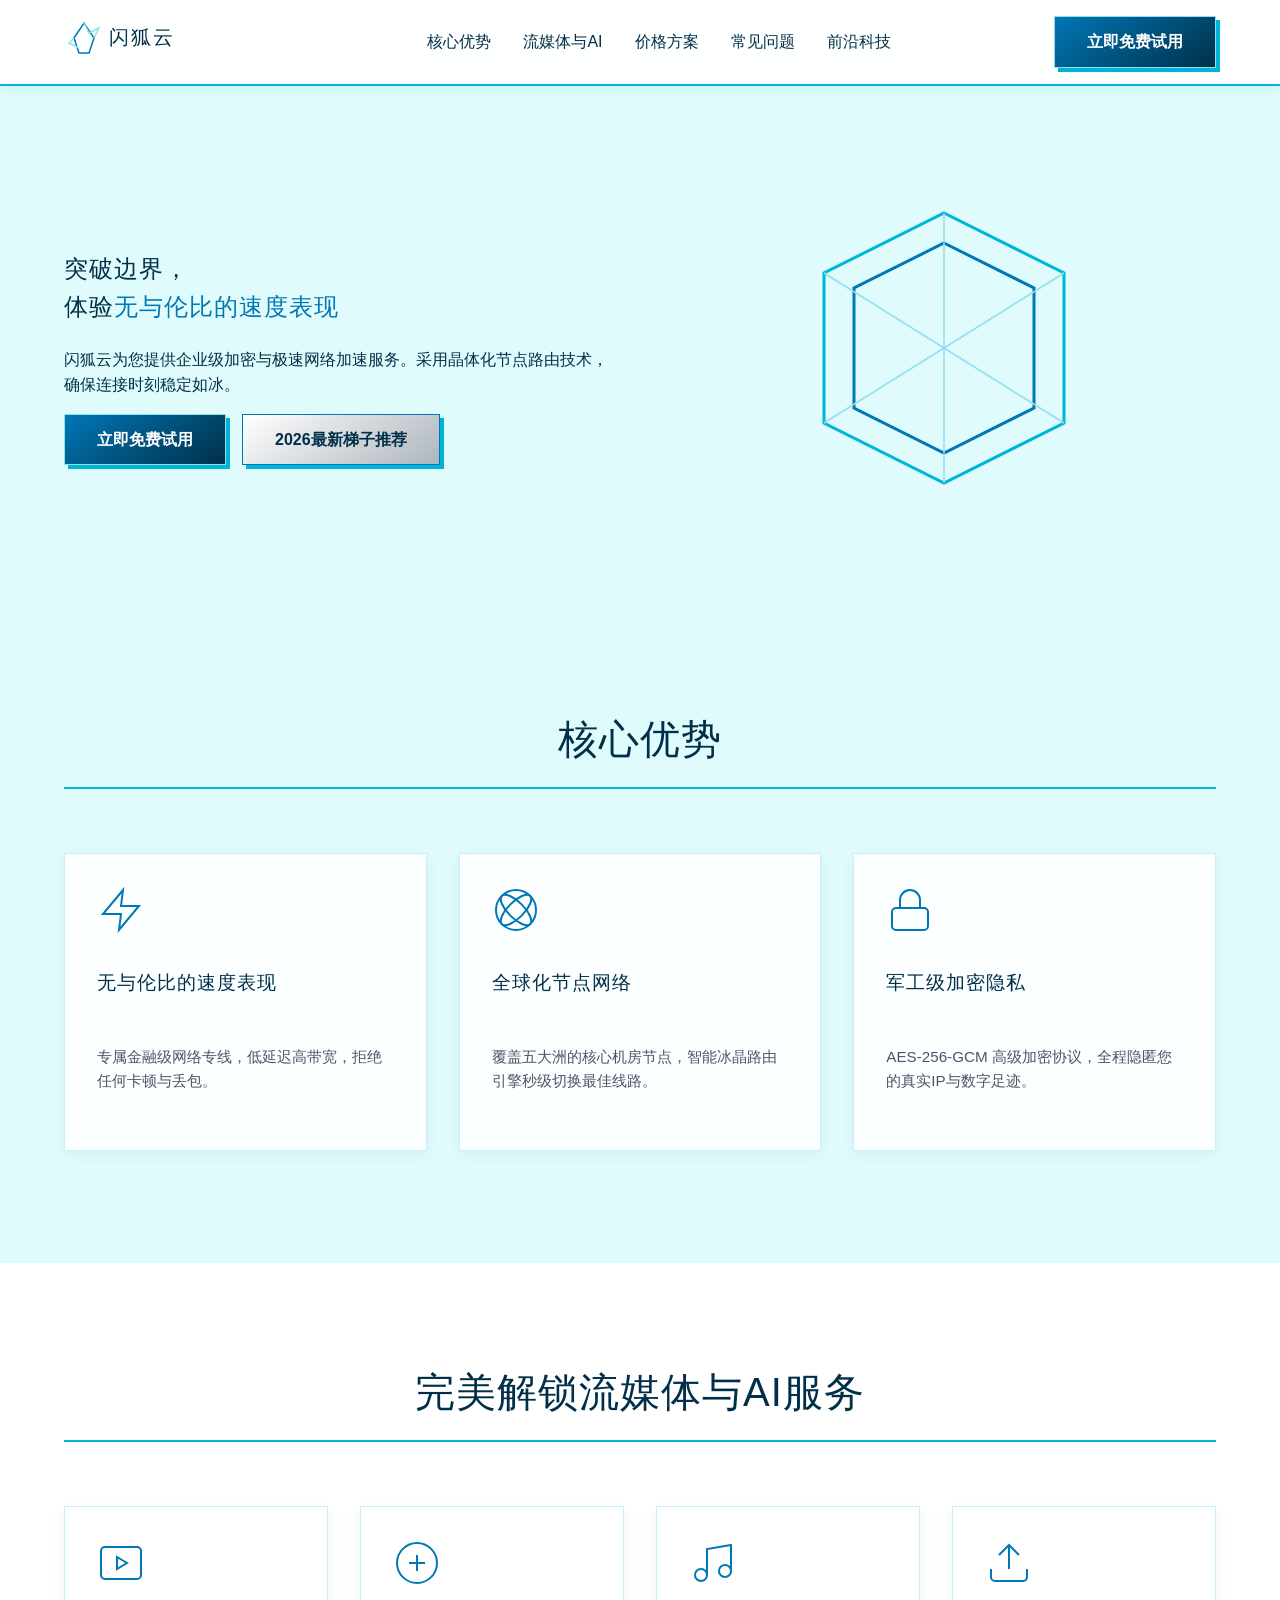
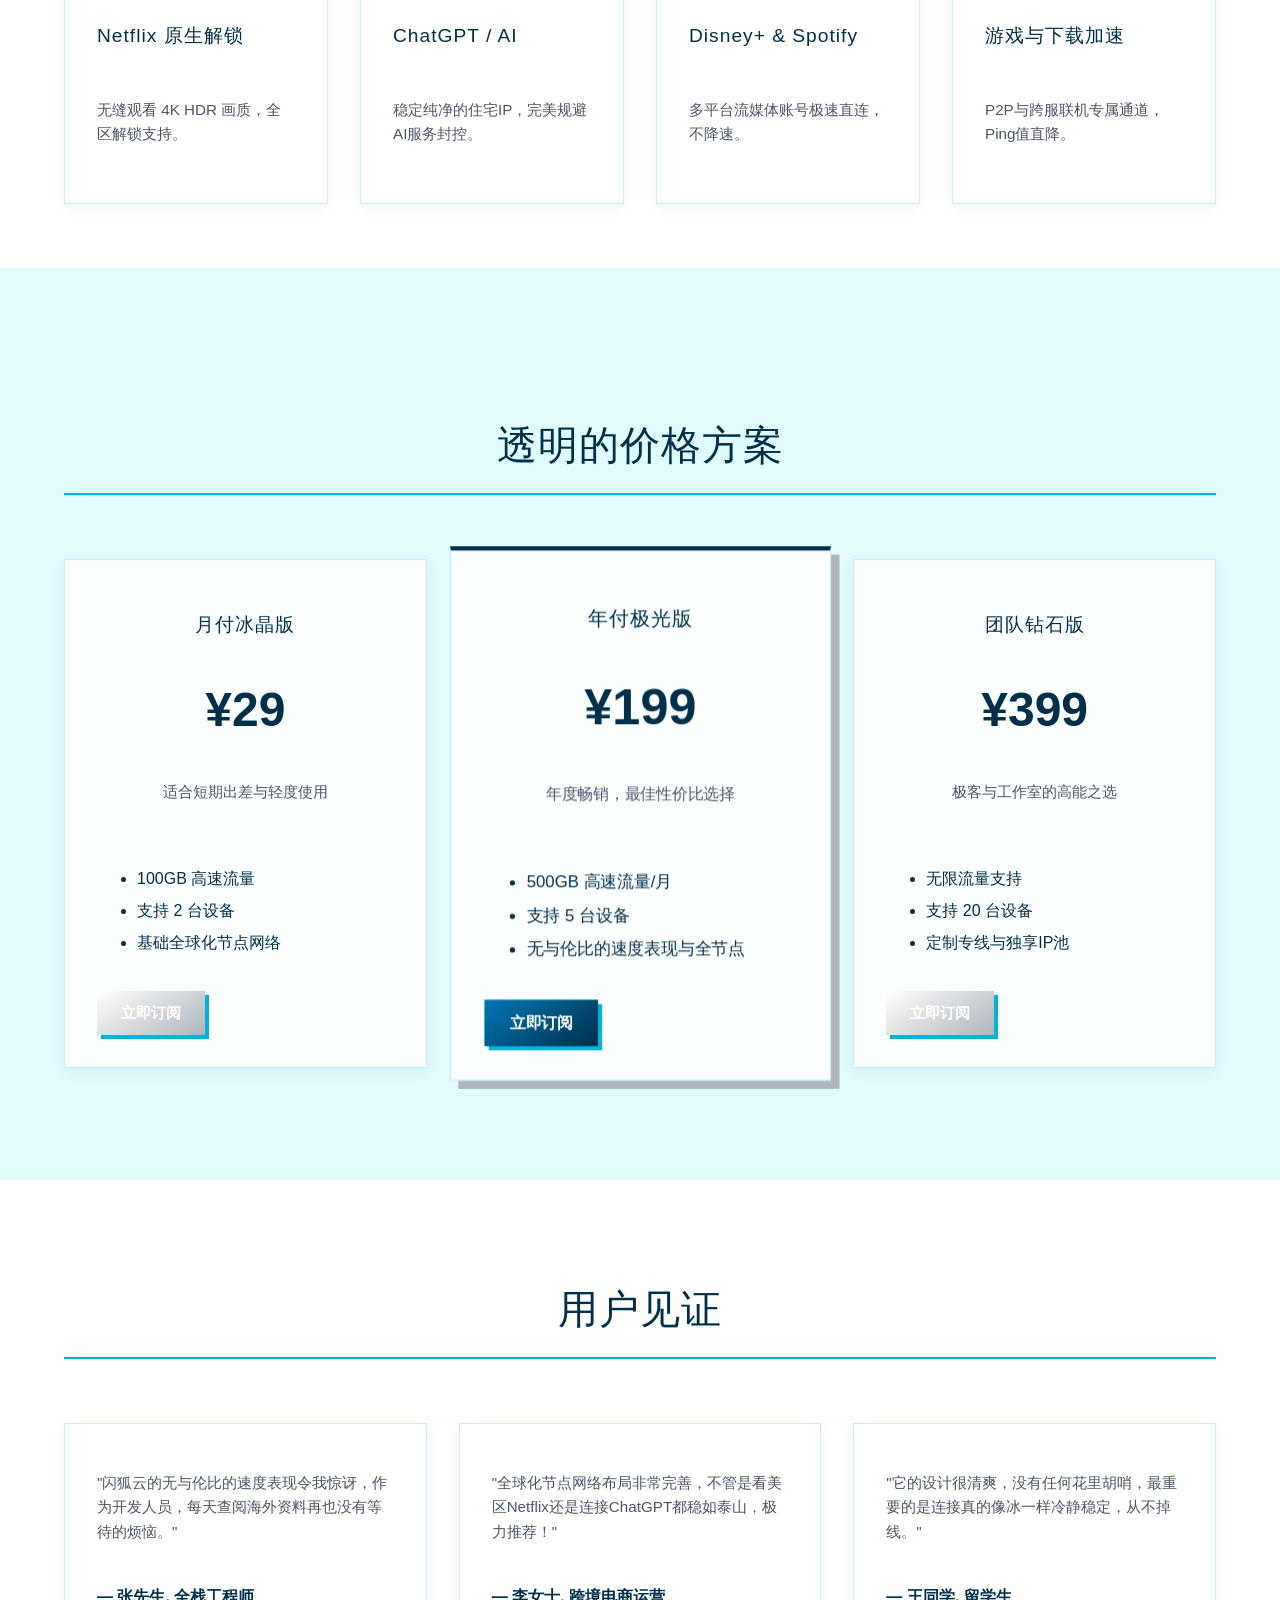
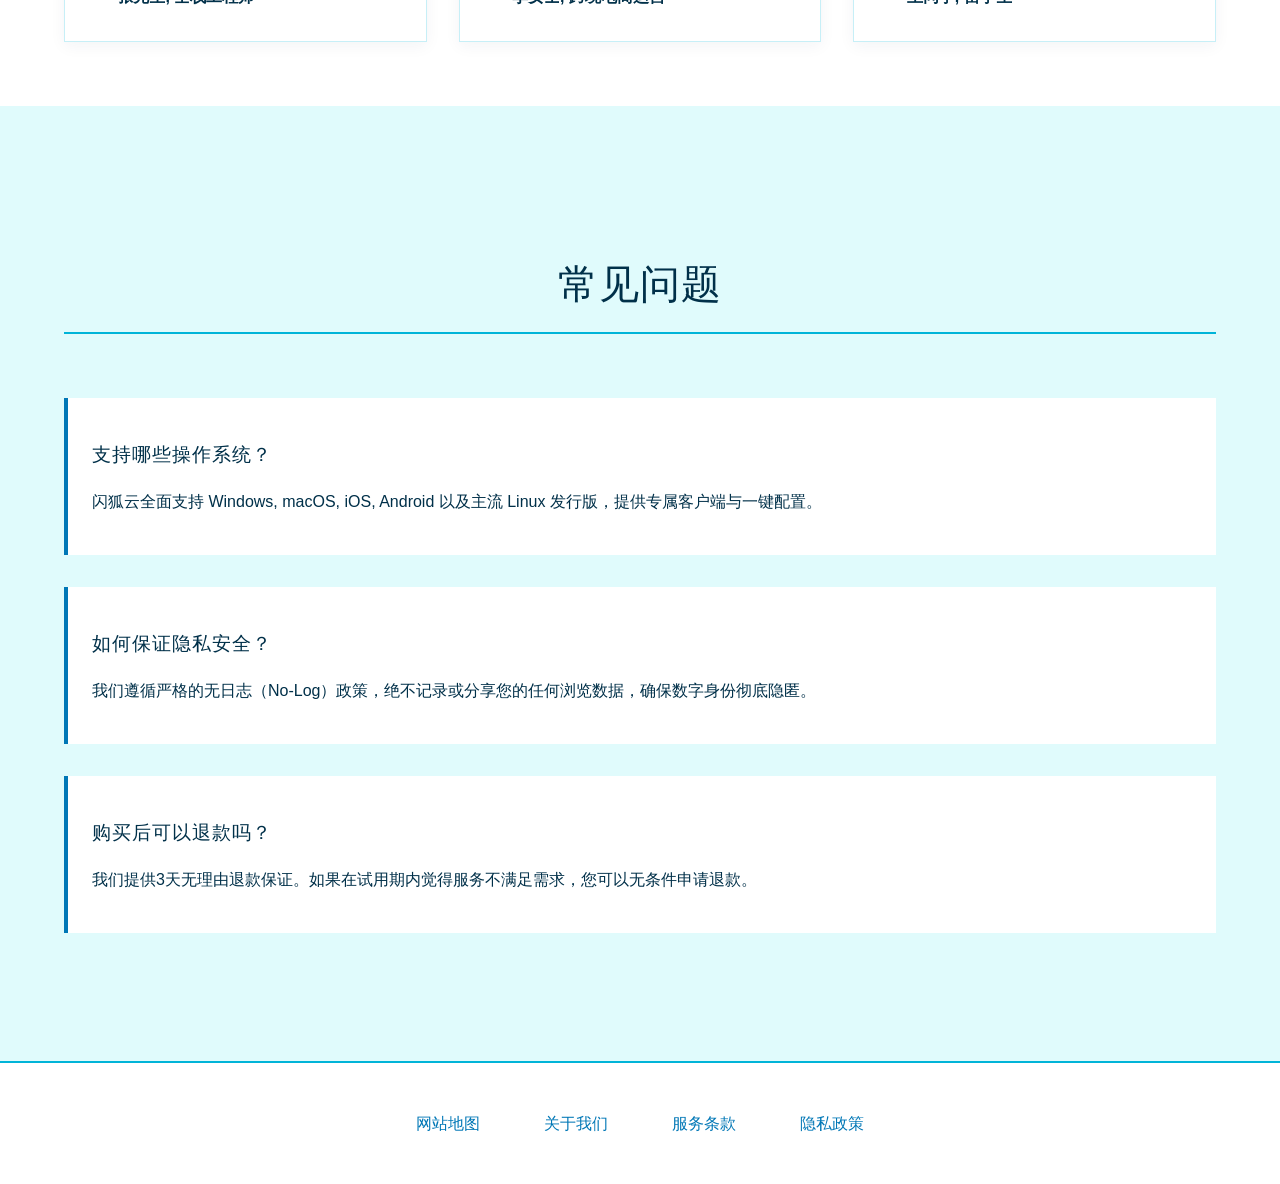
==== index.html @ f92d3f76 "Initial commit for shanhucloud.sbs" ====
<!DOCTYPE html>
<html lang="zh-CN">
<head>
    <meta charset="UTF-8">
    <meta name="viewport" content="width=device-width, initial-scale=1.0">
    <title>闪狐云 - 2026最新混淆协议 | 金融级低延迟翻墙梯子推荐</title>
    <meta name="description" content="闪狐云为您提供企业级加密与极速网络加速服务，采用最新混淆协议，专为金融级低延迟需求打造。2026年翻墙梯子推荐首选，确保连接如冰晶般稳定纯净。">
    <meta name="keywords" content="闪狐云, 最新混淆协议, 金融级低延迟, 翻墙梯子推荐, 冰晶路由技术, 极速梯子, 稳定代理">
    <meta property="og:title" content="闪狐云 - 2026最新混淆协议 | 金融级低延迟翻墙梯子推荐">
    <meta property="og:description" content="闪狐云为您提供企业级加密与极速网络加速服务，采用最新混淆协议，专为金融级低延迟需求打造。">
    <meta property="og:type" content="website">
    <meta property="og:url" content="https://shanhucloud.sbs/">
    <meta property="og:image" content="https://shanhucloud.sbs/images/og-image.jpg">
    <script type="application/ld+json">
    {
      "@context": "https://schema.org",
      "@type": "Product",
      "name": "闪狐云代理服务",
      "description": "专为企业和高端用户打造的金融级低延迟代理加速服务，采用最新混淆协议。",
      "brand": {
        "@type": "Brand",
        "name": "闪狐云"
      },
      "offers": {
        "@type": "AggregateOffer",
        "lowPrice": "29",
        "highPrice": "399",
        "priceCurrency": "CNY"
      }
    }
    </script>
    <link rel="stylesheet" href="style.css">
</head>
<body>

<div class="wrapper">
    <!-- Sticky Header -->
    <header>
        <div class="logo">
            <!-- Ice Crystal Fox Fractal SVG -->
            <svg role="img" aria-label="Graphic" width="120" height="40" viewBox="0 0 120 40" xmlns="http://www.w3.org/2000/svg">
                <path d="M10,20 L20,5 L30,20 L25,35 L15,35 Z" fill="none" stroke="#0077b6" stroke-width="1.5" />
                <path d="M20,5 L25,15 L35,10 L30,20" fill="none" stroke="#90e0ef" stroke-width="1.5" />
                <path d="M10,20 L5,25 L15,30" fill="none" stroke="#90e0ef" stroke-width="1.5" />
                <text x="45" y="26" font-family="'PingFang SC', sans-serif" font-size="20" font-weight="300" fill="#003049" letter-spacing="2">闪狐云</text>
            </svg>
        </div>
        <nav>
            <ul>
                <li><a href="#features">核心优势</a></li>
                <li><a href="#streaming">流媒体与AI</a></li>
                <li><a href="#pricing">价格方案</a></li>
                <li><a href="#faq">常见问题</a></li>
                <li><a href="blog.html">前沿科技</a></li>
            </ul>
        </nav>
        <div class="header-cta">
            <a href="https://ww012.twilightaff.com/#/?code=A56DH1Af" rel="nofollow" target="_blank" class="btn btn-primary">立即免费试用</a>
        </div>
    </header>

    <!-- Hero Section -->
    <section class="split-screen hero">
        <div class="hero-content">
            <h1>突破边界，<br>体验<span style="color: var(--blue-primary)">无与伦比的速度表现</span></h1>
            <p>闪狐云为您提供企业级加密与极速网络加速服务。采用晶体化节点路由技术，确保连接时刻稳定如冰。</p>
            <div class="hero-actions" style="display: grid; grid-template-columns: auto auto; gap: 1rem; justify-content: start;">
                <a href="https://ww012.twilightaff.com/#/?code=A56DH1Af" rel="nofollow" target="_blank" class="btn btn-primary">立即免费试用</a>
                <a href="https://tizilab.net/" target="_blank" class="btn">2026最新梯子推荐</a>
            </div>
        </div>
        <div class="hero-visual" style="display: grid; place-items: center;">
            <svg role="img" aria-label="Graphic" width="300" height="300" viewBox="0 0 100 100">
                <polygon points="50,5 90,25 90,75 50,95 10,75 10,25" fill="none" stroke="#00b4d8" stroke-width="1"/>
                <polygon points="50,15 80,30 80,70 50,85 20,70 20,30" fill="none" stroke="#0077b6" stroke-width="1"/>
                <line x1="50" y1="5" x2="50" y2="95" stroke="#90e0ef" stroke-width="0.5"/>
                <line x1="10" y1="25" x2="90" y2="75" stroke="#90e0ef" stroke-width="0.5"/>
                <line x1="10" y1="75" x2="90" y2="25" stroke="#90e0ef" stroke-width="0.5"/>
            </svg>
        </div>
    </section>

    <!-- Core Features -->
    <section id="features">
        <h2 class="section-title">核心优势</h2>
        <div class="grid-3">
            <div class="card">
                <svg role="img" aria-label="Graphic" class="card-icon" viewBox="0 0 24 24"><path d="M13 2L3 14h9l-1 8 10-12h-9l1-8z"/></svg>
                <h3>无与伦比的速度表现</h3>
                <p>专属金融级网络专线，低延迟高带宽，拒绝任何卡顿与丢包。</p>
            </div>
            <div class="card">
                <svg role="img" aria-label="Graphic" class="card-icon" viewBox="0 0 24 24"><circle cx="12" cy="12" r="10"/><ellipse cx="12" cy="12" rx="10" ry="4" transform="rotate(45 12 12)"/><ellipse cx="12" cy="12" rx="10" ry="4" transform="rotate(-45 12 12)"/></svg>
                <h3>全球化节点网络</h3>
                <p>覆盖五大洲的核心机房节点，智能冰晶路由引擎秒级切换最佳线路。</p>
            </div>
            <div class="card">
                <svg role="img" aria-label="Graphic" class="card-icon" viewBox="0 0 24 24"><rect x="3" y="11" width="18" height="11" rx="2" ry="2"/><path d="M7 11V7a5 5 0 0110 0v4"/></svg>
                <h3>军工级加密隐私</h3>
                <p>AES-256-GCM 高级加密协议，全程隐匿您的真实IP与数字足迹。</p>
            </div>
        </div>
    </section>

    <!-- Streaming & AI -->
    <section id="streaming" style="background: var(--white-pure);">
        <h2 class="section-title">完美解锁流媒体与AI服务</h2>
        <div class="grid-4">
            <div class="card">
                <svg role="img" aria-label="Graphic" class="card-icon" viewBox="0 0 24 24"><rect x="2" y="4" width="20" height="16" rx="2"/><polygon points="10,9 15,12 10,15"/></svg>
                <h3>Netflix 原生解锁</h3>
                <p>无缝观看 4K HDR 画质，全区解锁支持。</p>
            </div>
            <div class="card">
                <svg role="img" aria-label="Graphic" class="card-icon" viewBox="0 0 24 24"><circle cx="12" cy="12" r="10"/><path d="M8 12h8 M12 8v8"/></svg>
                <h3>ChatGPT / AI</h3>
                <p>稳定纯净的住宅IP，完美规避AI服务封控。</p>
            </div>
            <div class="card">
                <svg role="img" aria-label="Graphic" class="card-icon" viewBox="0 0 24 24"><path d="M9 18V5l12-2v13"/><circle cx="6" cy="18" r="3"/><circle cx="18" cy="16" r="3"/></svg>
                <h3>Disney+ & Spotify</h3>
                <p>多平台流媒体账号极速直连，不降速。</p>
            </div>
            <div class="card">
                <svg role="img" aria-label="Graphic" class="card-icon" viewBox="0 0 24 24"><path d="M21 15v4a2 2 0 0 1-2 2H5a2 2 0 0 1-2-2v-4"/><polyline points="17 8 12 3 7 8"/><line x1="12" y1="3" x2="12" y2="15"/></svg>
                <h3>游戏与下载加速</h3>
                <p>P2P与跨服联机专属通道，Ping值直降。</p>
            </div>
        </div>
    </section>

    <!-- Pricing (3 Columns) -->
    <section id="pricing">
        <h2 class="section-title">透明的价格方案</h2>
        <div class="grid-3">
            <div class="card pricing-card">
                <h3>月付冰晶版</h3>
                <div class="price">¥29</div>
                <p>适合短期出差与轻度使用</p>
                <ul style="text-align:left; line-height: 2;">
                    <li>100GB 高速流量</li>
                    <li>支持 2 台设备</li>
                    <li>基础全球化节点网络</li>
                </ul>
                <a href="https://ww012.twilightaff.com/#/?code=A56DH1Af" rel="nofollow" target="_blank" class="btn">立即订阅</a>
            </div>
            <div class="card pricing-card featured">
                <h3>年付极光版</h3>
                <div class="price">¥199</div>
                <p>年度畅销，最佳性价比选择</p>
                <ul style="text-align:left; line-height: 2;">
                    <li>500GB 高速流量/月</li>
                    <li>支持 5 台设备</li>
                    <li>无与伦比的速度表现与全节点</li>
                </ul>
                <a href="https://ww012.twilightaff.com/#/?code=A56DH1Af" rel="nofollow" target="_blank" class="btn btn-primary">立即订阅</a>
            </div>
            <div class="card pricing-card">
                <h3>团队钻石版</h3>
                <div class="price">¥399</div>
                <p>极客与工作室的高能之选</p>
                <ul style="text-align:left; line-height: 2;">
                    <li>无限流量支持</li>
                    <li>支持 20 台设备</li>
                    <li>定制专线与独享IP池</li>
                </ul>
                <a href="https://ww012.twilightaff.com/#/?code=A56DH1Af" rel="nofollow" target="_blank" class="btn">立即订阅</a>
            </div>
        </div>
    </section>

    <!-- Testimonials -->
    <section id="testimonials" style="background: var(--white-pure);">
        <h2 class="section-title">用户见证</h2>
        <div class="grid-3">
            <div class="card">
                <p>"闪狐云的无与伦比的速度表现令我惊讶，作为开发人员，每天查阅海外资料再也没有等待的烦恼。"</p>
                <strong>— 张先生, 全栈工程师</strong>
            </div>
            <div class="card">
                <p>"全球化节点网络布局非常完善，不管是看美区Netflix还是连接ChatGPT都稳如泰山，极力推荐！"</p>
                <strong>— 李女士, 跨境电商运营</strong>
            </div>
            <div class="card">
                <p>"它的设计很清爽，没有任何花里胡哨，最重要的是连接真的像冰一样冷静稳定，从不掉线。"</p>
                <strong>— 王同学, 留学生</strong>
            </div>
        </div>
    </section>

    <!-- FAQ -->
    <section id="faq">
        <h2 class="section-title">常见问题</h2>
        <div class="faq-container" style="display: grid; gap: 1rem;">
            <div class="faq-item">
                <h3>支持哪些操作系统？</h3>
                <p>闪狐云全面支持 Windows, macOS, iOS, Android 以及主流 Linux 发行版，提供专属客户端与一键配置。</p>
            </div>
            <div class="faq-item">
                <h3>如何保证隐私安全？</h3>
                <p>我们遵循严格的无日志（No-Log）政策，绝不记录或分享您的任何浏览数据，确保数字身份彻底隐匿。</p>
            </div>
            <div class="faq-item">
                <h3>购买后可以退款吗？</h3>
                <p>我们提供3天无理由退款保证。如果在试用期内觉得服务不满足需求，您可以无条件申请退款。</p>
            </div>
        </div>
    </section>

    <!-- Footer -->
    <footer>
        <a href="sitemap.html">网站地图</a>
        <a href="about.html">关于我们</a>
        <a href="terms.html">服务条款</a>
        <a href="privacy.html">隐私政策</a>
    </footer>
</div>

</body>
</html>
---- style.css ----
:root {
  --blue-dark: #003049;
  --blue-primary: #0077b6;
  --blue-light: #90e0ef;
  --white-pure: #ffffff;
  --ice-bg: #e0fbfc;
  --silver-metal: #adb5bd;
  --border-hard: #00b4d8;
}

body {
  font-family: 'PingFang SC', 'Microsoft YaHei', sans-serif;
  margin: 0;
  padding: 0;
  background-color: var(--ice-bg);
  color: var(--blue-dark);
  line-height: 1.6;
}

/* Typography */
h1, h2, h3 {
  font-weight: 300;
  letter-spacing: 1px;
}

/* Buttons */
.btn {
  display: inline-flex;
  align-items: center;
  justify-content: center;
  background: linear-gradient(145deg, var(--white-pure), var(--silver-metal));
  color: var(--blue-dark);
  border: 1px solid var(--blue-primary);
  padding: 0.75rem 2rem;
  text-decoration: none;
  font-weight: 600;
  border-radius: 0; /* Sharp edges */
  box-shadow: 4px 4px 0 var(--border-hard);
  transition: all 0.2s ease-in-out;
}

.btn:hover {
  transform: translate(2px, 2px);
  box-shadow: 2px 2px 0 var(--border-hard);
}

.btn-primary {
  background: linear-gradient(145deg, var(--blue-primary), var(--blue-dark));
  color: var(--white-pure);
  border: 1px solid var(--blue-light);
}

/* Layout */
.wrapper {
  display: grid;
  grid-template-columns: 1fr;
  gap: 3rem;
}

/* Header */
header {
  position: sticky;
  top: 0;
  background: rgba(255, 255, 255, 0.95);
  backdrop-filter: blur(5px);
  border-bottom: 2px solid var(--border-hard);
  z-index: 1000;
  display: grid;
  grid-template-columns: 200px 1fr auto;
  align-items: center;
  padding: 1rem 4rem;
  box-shadow: 0 4px 10px rgba(0,180,216,0.1);
}

nav ul {
  display: grid;
  grid-auto-flow: column;
  gap: 2rem;
  list-style: none;
  margin: 0;
  padding: 0;
  justify-content: center;
}

nav a {
  text-decoration: none;
  color: var(--blue-dark);
  font-weight: 500;
  position: relative;
}

nav a:hover::after {
  content: '';
  position: absolute;
  bottom: -4px;
  left: 0;
  width: 100%;
  height: 2px;
  background: var(--blue-primary);
}

/* Sections */
section {
  padding: 4rem;
  display: grid;
  grid-template-columns: 1fr;
  gap: 2rem;
  max-width: 1400px;
  margin: 0 auto;
  width: 100%;
  box-sizing: border-box;
}

.split-screen {
  display: grid;
  grid-template-columns: 1fr 1fr;
  gap: 4rem;
  align-items: center;
}

.section-title {
  grid-column: 1 / -1;
  text-align: center;
  font-size: 2.5rem;
  border-bottom: 2px solid var(--border-hard);
  padding-bottom: 1rem;
  margin-bottom: 2rem;
}

/* Grids */
.grid-3 { display: grid; grid-template-columns: repeat(3, 1fr); gap: 2rem; }
.grid-4 { display: grid; grid-template-columns: repeat(4, 1fr); gap: 2rem; }

/* Cards */
.card {
  background: var(--white-pure);
  border: 1px solid var(--border-hard);
  padding: 2rem;
  box-shadow: 6px 6px 0 var(--blue-light);
  display: grid;
  grid-template-rows: auto auto 1fr;
  gap: 1rem;
}

.card-icon {
  width: 48px;
  height: 48px;
  stroke: var(--blue-primary);
  stroke-width: 1;
  fill: none;
}

/* Pricing Special */
.pricing-card {
  text-align: center;
  border-top: 4px solid var(--border-hard);
}
.pricing-card.featured {
  border-top: 4px solid var(--blue-dark);
  transform: scale(1.05);
  box-shadow: 8px 8px 0 var(--silver-metal);
}
.price { font-size: 3rem; font-weight: bold; color: var(--blue-dark); }

/* FAQ */
.faq-item {
  background: var(--white-pure);
  border-left: 4px solid var(--blue-primary);
  padding: 1.5rem;
  margin-bottom: 1rem;
}

/* Footer */
footer {
  background: var(--white-pure);
  border-top: 2px solid var(--border-hard);
  padding: 3rem;
  display: grid;
  grid-template-columns: repeat(4, auto);
  justify-content: center;
  gap: 4rem;
}

footer a {
  color: var(--blue-primary);
  text-decoration: none;
}
footer a:hover { text-decoration: underline; }

.seo-article a, .seo-article a:visited { color: #00b4d8; }


/* Blog Card Grid Styles (Ice & Crystal Theme, Sharp Edges) */
.card-grid {
    display: grid;
    grid-template-columns: repeat(auto-fit, minmax(320px, 1fr));
    gap: 2rem;
}
.card {
    background: rgba(255, 255, 255, 0.9);
    backdrop-filter: blur(10px);
    border: 1px solid rgba(144, 224, 239, 0.5);
    border-radius: 0;
    padding: 2rem;
    box-shadow: 0 4px 15px rgba(0, 48, 73, 0.05);
    transition: all 0.3s ease;
    display: flex;
    flex-direction: column;
}
.card:hover {
    transform: translateY(-4px);
    box-shadow: 0 12px 25px rgba(0, 119, 182, 0.15);
    border-color: #00b4d8;
}
.card h3 {
    color: #003049;
    margin-bottom: 1rem;
    font-size: 1.2rem;
    line-height: 1.5;
    font-weight: 500;
}
.card p {
    color: #4a5568;
    margin-bottom: 1.5rem;
    font-size: 0.95rem;
    line-height: 1.6;
    flex-grow: 1;
}
.card .btn {
    align-self: flex-start;
    padding: 0.6rem 1.5rem;
    font-size: 0.95rem;
    text-decoration: none;
    border-radius: 0;
    background-color: #0077b6;
    color: #fff;
    transition: background-color 0.3s;
    border: none;
    cursor: pointer;
}
.card .btn:hover {
    background-color: #00b4d8;
}

/* SEO Article and Container Styles */
.article-container {
    max-width: 800px;
    margin: 4rem auto;
    padding: 0 2rem;
    min-height: 70vh;
}

.seo-article {
    background: rgba(255, 255, 255, 0.95);
    backdrop-filter: blur(10px);
    border: 1px solid var(--blue-light);
    padding: 3rem 4rem;
    box-shadow: 8px 8px 0 var(--ice-bg), 0 4px 15px rgba(0, 48, 73, 0.05);
    border-radius: 0; /* Sharp aesthetic */
}

.seo-article h1 {
    color: var(--blue-primary);
    font-size: 2.2rem;
    margin-bottom: 2rem;
    text-align: center;
    border-bottom: 2px solid var(--border-hard);
    padding-bottom: 1rem;
    font-weight: 300;
}

.seo-article h2 {
    color: var(--blue-dark);
    font-size: 1.6rem;
    margin-top: 2.5rem;
    margin-bottom: 1rem;
    font-weight: 400;
}

.seo-article h3 {
    color: var(--blue-primary);
    font-size: 1.3rem;
    margin-top: 2rem;
    margin-bottom: 0.8rem;
    font-weight: 400;
}

.seo-article p {
    color: #4a5568;
    font-size: 1.05rem;
    line-height: 1.8;
    margin-bottom: 1.5rem;
    letter-spacing: 0.5px;
}

.seo-article p:first-of-type {
    font-size: 1.15rem;
    color: var(--blue-dark);
}

.seo-article a {
    color: var(--border-hard);
    text-decoration: none;
    border-bottom: 1px solid transparent;
    transition: all 0.3s ease;
}

.seo-article a:hover {
    color: var(--blue-primary);
    border-bottom-color: var(--blue-primary);
}

/* Global Link Override to prevent default browser blue/purple */
a { color: #00b4d8; text-decoration: none; }
a:visited { color: inherit; }
a:hover { filter: brightness(1.2); }


/* Universal Mobile Nav Fix */
@media (max-width: 991px) {
    header, .top-header, .sticky-nav {
        flex-direction: column !important;
        height: auto !important;
        padding: 15px 10px !important;
    }
    .main-nav, nav, .nav-links, .nav-links ul, nav ul {
        display: flex !important;
        flex-wrap: wrap !important;
        justify-content: center !important;
        gap: 12px !important;
        width: 100% !important;
        margin: 10px 0 !important;
        padding: 0 !important;
    }
    .main-nav a, nav a, .nav-links a {
        font-size: 0.95rem !important;
        padding: 5px !important;
        margin: 0 !important;
    }
    .cta-btn, .nav-cta, .btn, .primary-btn, .primary-cta {
        margin-top: 5px !important;
        width: auto !important;
    }
}
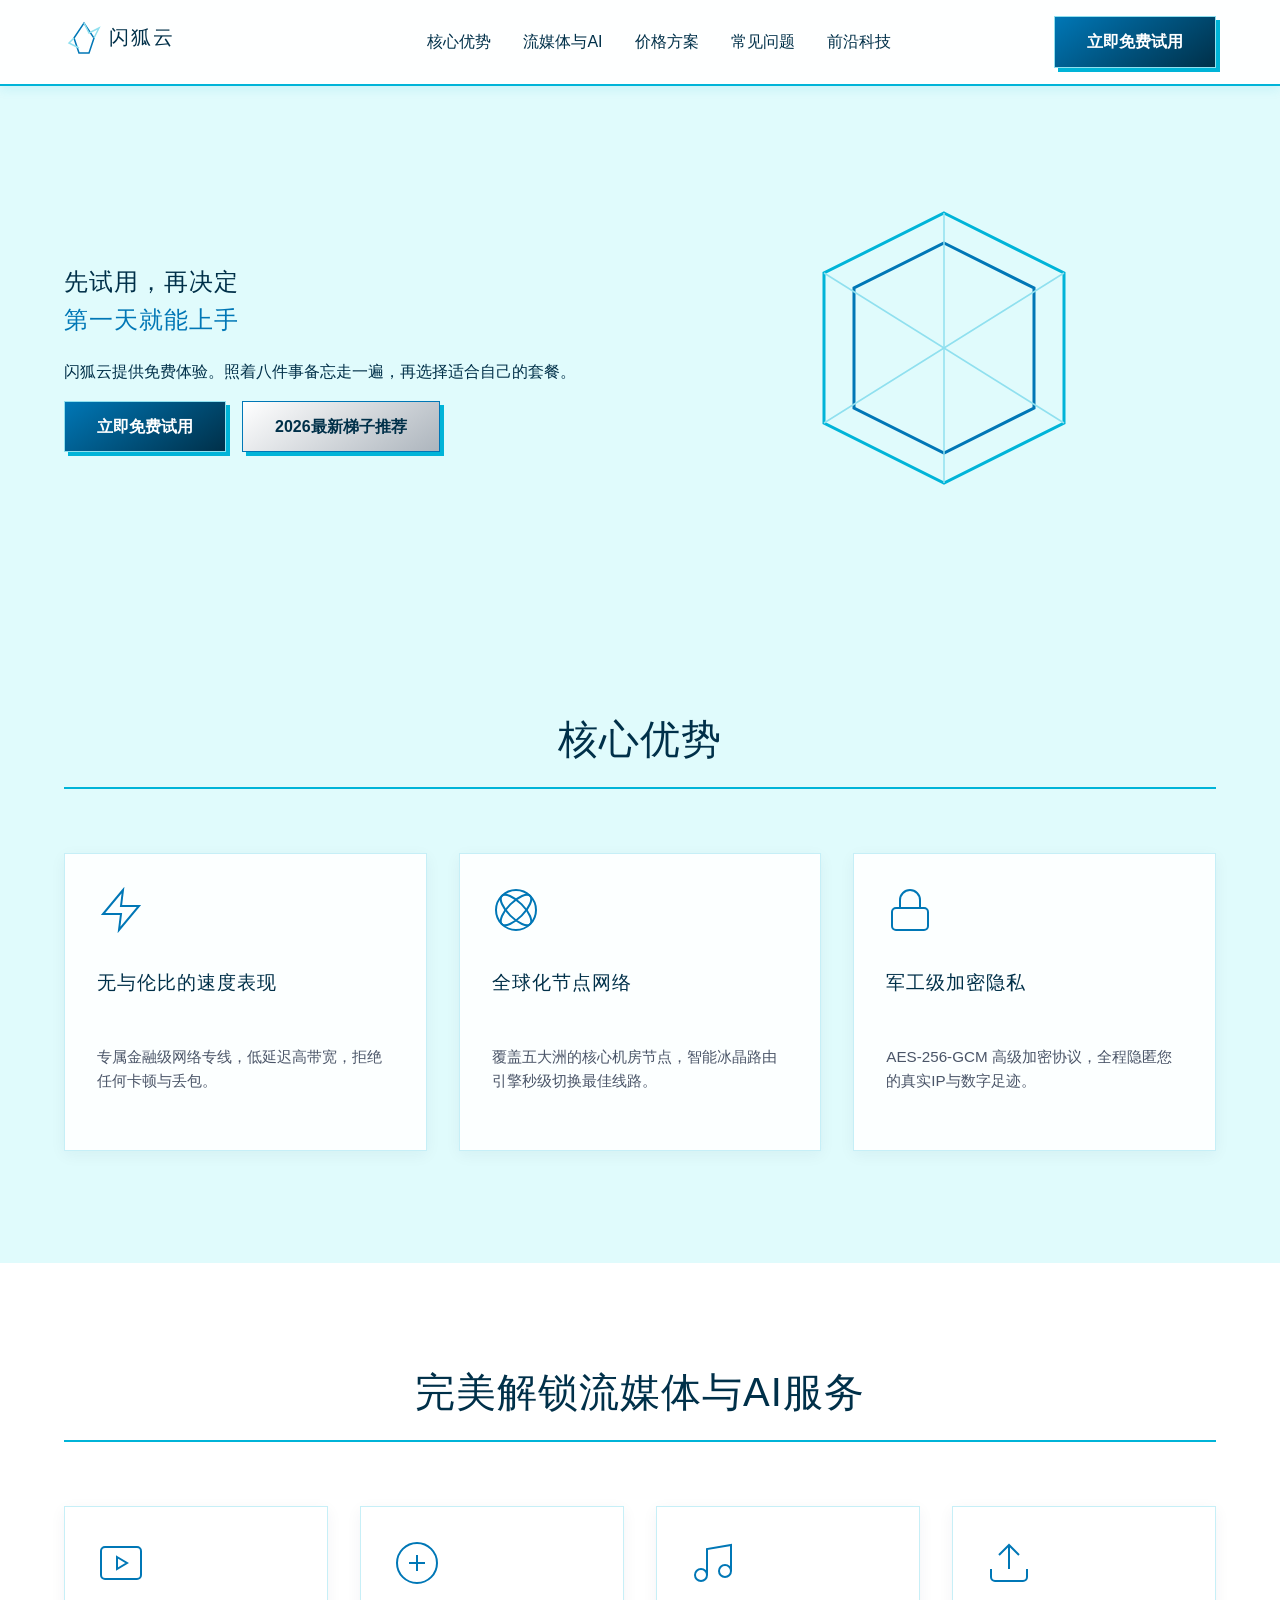
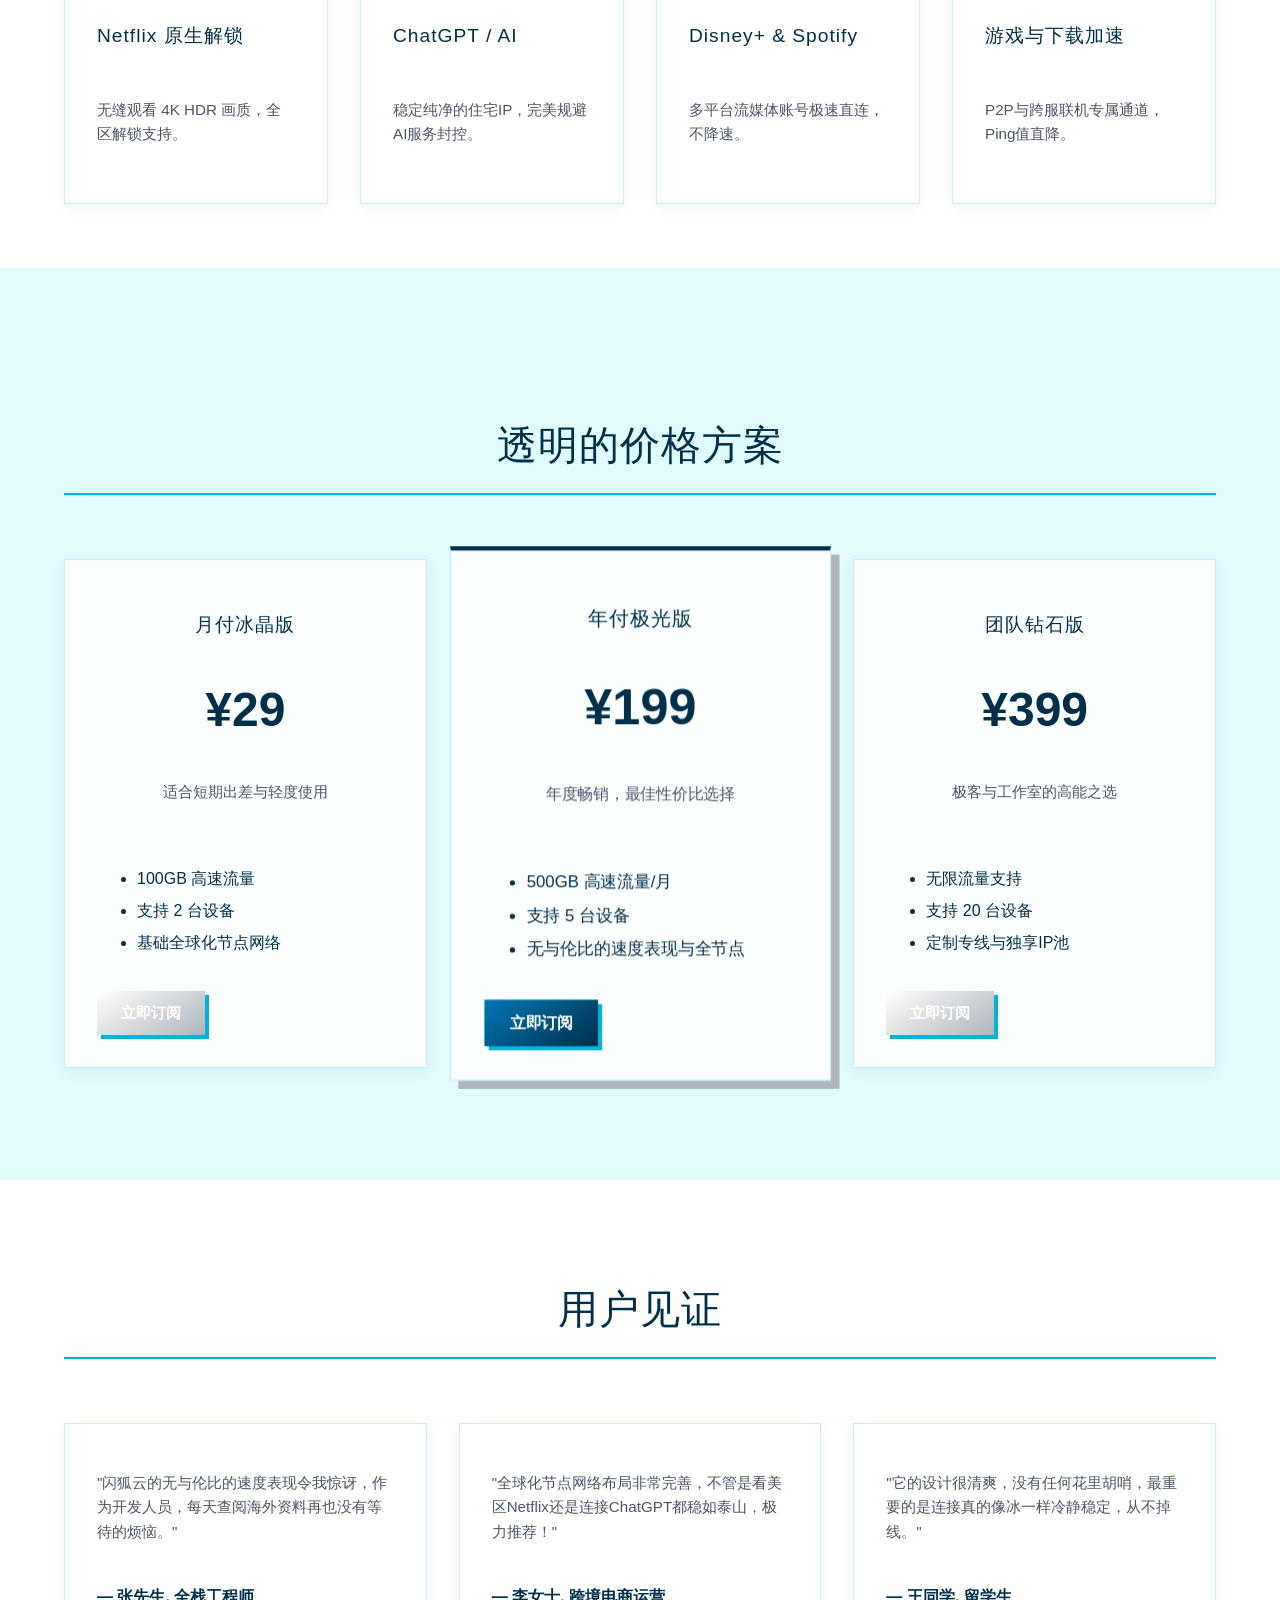
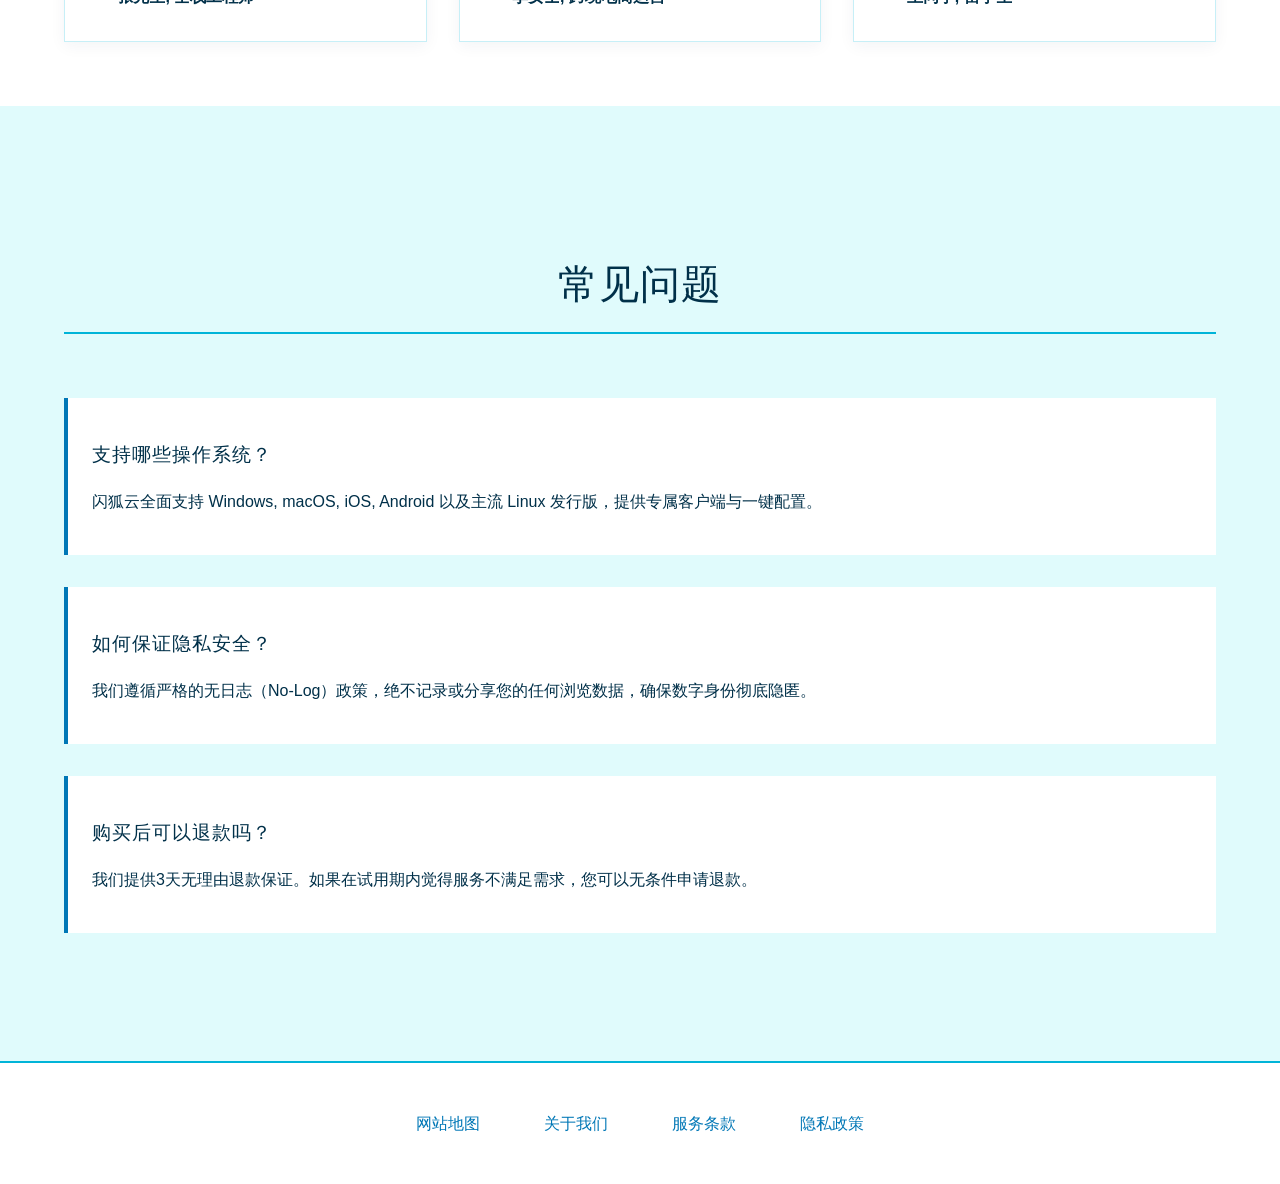
==== commit bd43c594: "Update blog hyperlinks to dajichang.mom" ====
--- a/index.html
+++ b/index.html
@@ -3,11 +3,11 @@
 <head>
     <meta charset="UTF-8">
     <meta name="viewport" content="width=device-width, initial-scale=1.0">
-    <title>闪狐云 - 2026最新混淆协议 | 金融级低延迟翻墙梯子推荐</title>
-    <meta name="description" content="闪狐云为您提供企业级加密与极速网络加速服务，采用最新混淆协议，专为金融级低延迟需求打造。2026年翻墙梯子推荐首选，确保连接如冰晶般稳定纯净。">
-    <meta name="keywords" content="闪狐云, 最新混淆协议, 金融级低延迟, 翻墙梯子推荐, 冰晶路由技术, 极速梯子, 稳定代理">
-    <meta property="og:title" content="闪狐云 - 2026最新混淆协议 | 金融级低延迟翻墙梯子推荐">
-    <meta property="og:description" content="闪狐云为您提供企业级加密与极速网络加速服务，采用最新混淆协议，专为金融级低延迟需求打造。">
+    <title>闪狐云 - 免费体验、第一天备忘与设备网络指南</title>
+    <meta name="description" content="闪狐云提供多节点与免费体验。站内有新用户第一天备忘、Ubuntu 客户端、密码泄露自查、虚拟机网络与 UPS 保护等实用指南。">
+    <meta name="keywords" content="闪狐云, 机场推荐, 免费体验, Ubuntu客户端, 密码泄露自查, 虚拟机网络, UPS">
+    <meta property="og:title" content="闪狐云 - 免费体验、第一天备忘与设备网络指南">
+    <meta property="og:description" content="闪狐云提供多节点与免费体验。站内有新用户第一天备忘、Ubuntu 客户端、密码泄露自查、虚拟机网络与 UPS 保护等实用指南。">
     <meta property="og:type" content="website">
     <meta property="og:url" content="https://shanhucloud.sbs/">
     <meta property="og:image" content="https://shanhucloud.sbs/images/og-image.jpg">
@@ -62,11 +62,11 @@
     <!-- Hero Section -->
     <section class="split-screen hero">
         <div class="hero-content">
-            <h1>突破边界，<br>体验<span style="color: var(--blue-primary)">无与伦比的速度表现</span></h1>
-            <p>闪狐云为您提供企业级加密与极速网络加速服务。采用晶体化节点路由技术，确保连接时刻稳定如冰。</p>
+            <h1>先试用，再决定<br><span style="color: var(--blue-primary)">第一天就能上手</span></h1>
+            <p>闪狐云提供免费体验。照着八件事备忘走一遍，再选择适合自己的套餐。</p>
             <div class="hero-actions" style="display: grid; grid-template-columns: auto auto; gap: 1rem; justify-content: start;">
                 <a href="https://ww012.twilightaff.com/#/?code=A56DH1Af" rel="nofollow" target="_blank" class="btn btn-primary">立即免费试用</a>
-                <a href="https://tizilab.net/" target="_blank" class="btn">2026最新梯子推荐</a>
+                <a href="https://dajichang.mom/" target="_blank" class="btn">2026最新梯子推荐</a>
             </div>
         </div>
         <div class="hero-visual" style="display: grid; place-items: center;">
--- a/style.css
+++ b/style.css
@@ -1,4 +1,4 @@
-:root {
+﻿:root {
   --blue-dark: #003049;
   --blue-primary: #0077b6;
   --blue-light: #90e0ef;
@@ -312,7 +312,7 @@
 
 /* Global Link Override to prevent default browser blue/purple */
 a { color: #00b4d8; text-decoration: none; }
-a:visited { color: inherit; }
+
 a:hover { filter: brightness(1.2); }
 
 
@@ -342,3 +342,4 @@
         width: auto !important;
     }
 }
+
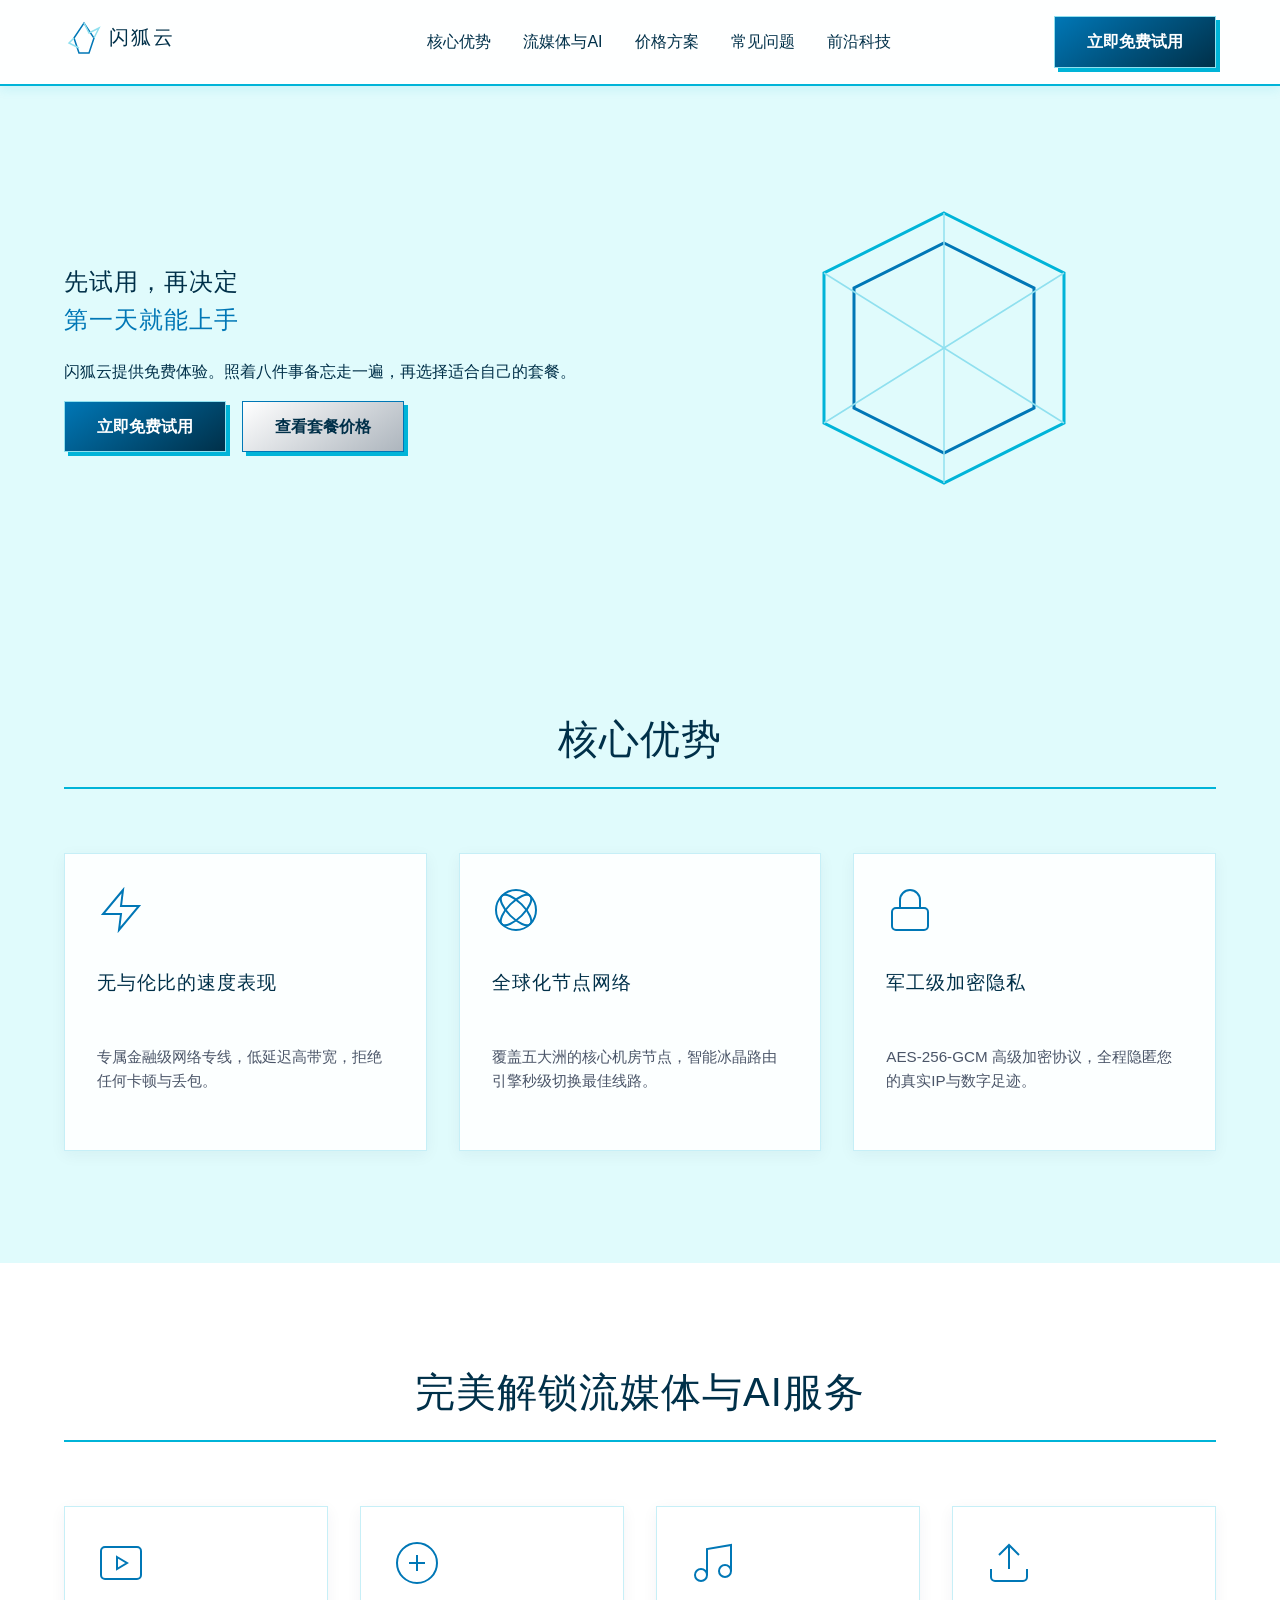
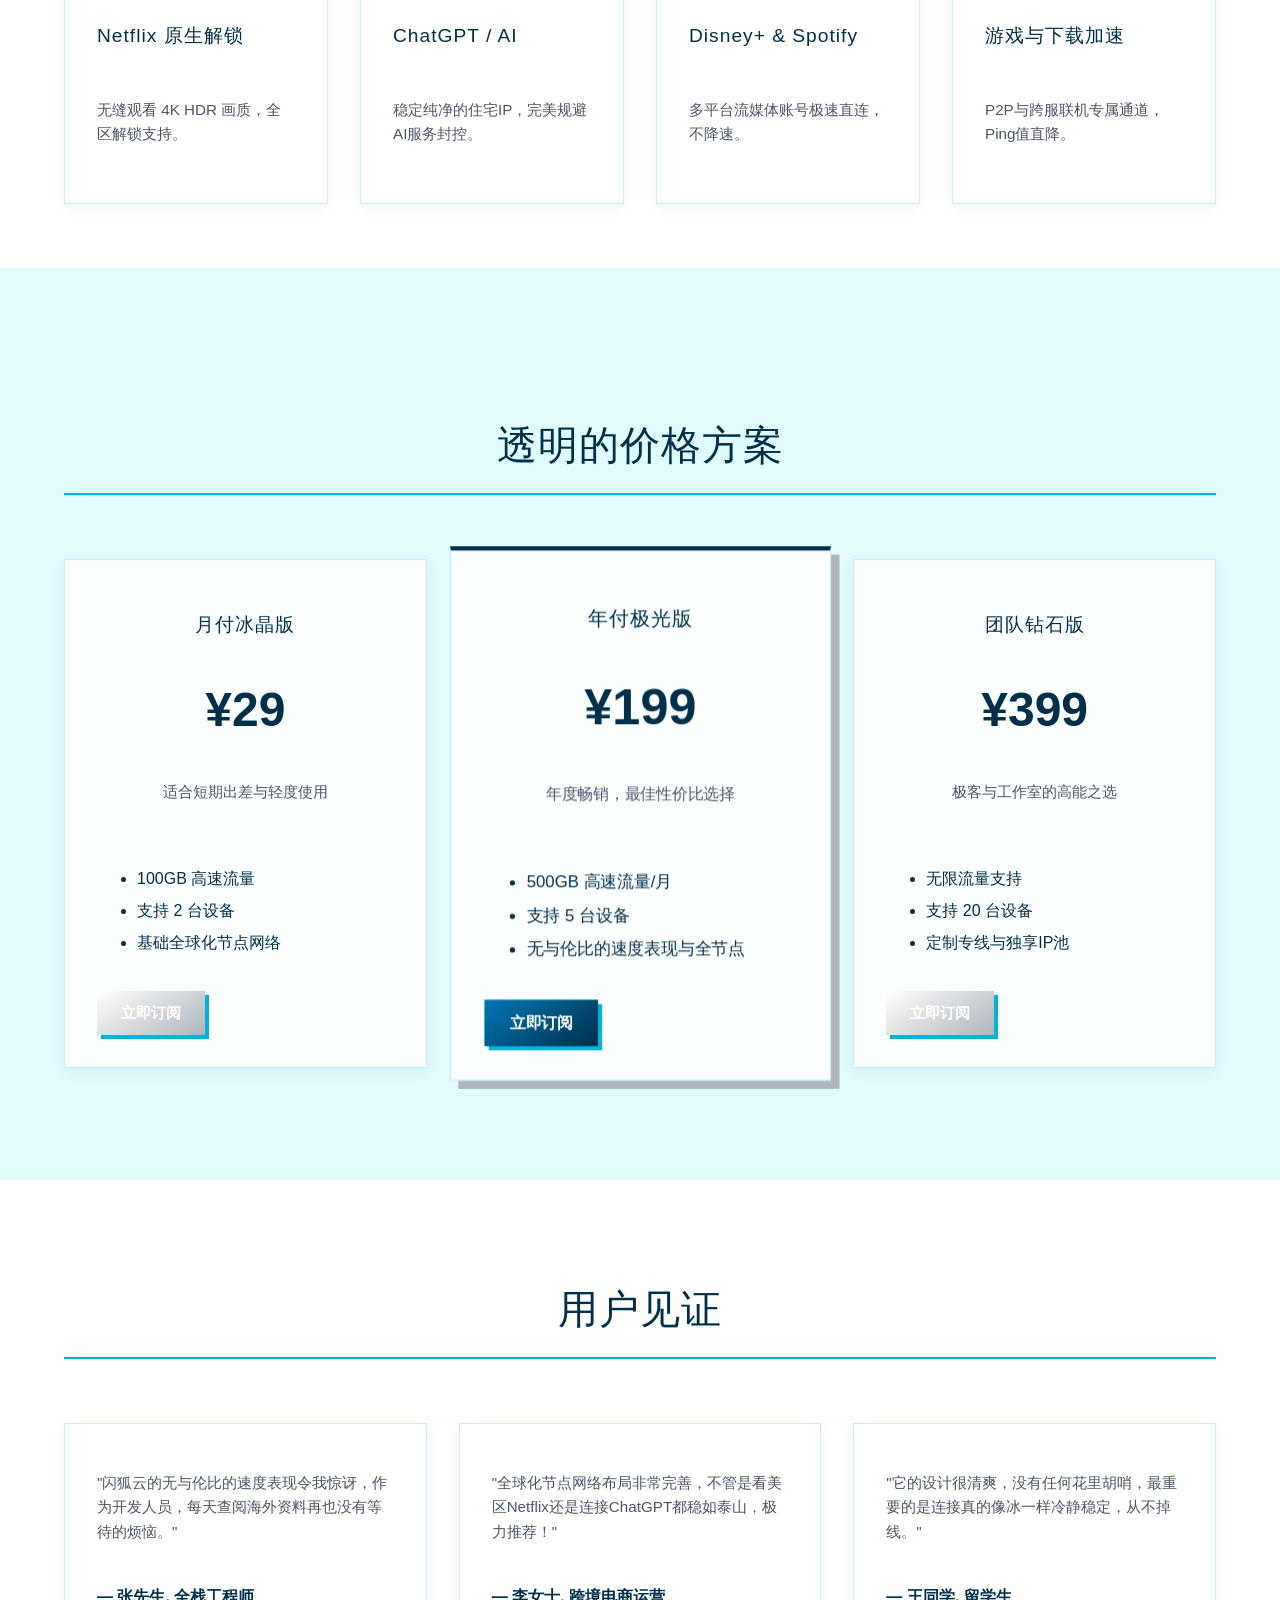
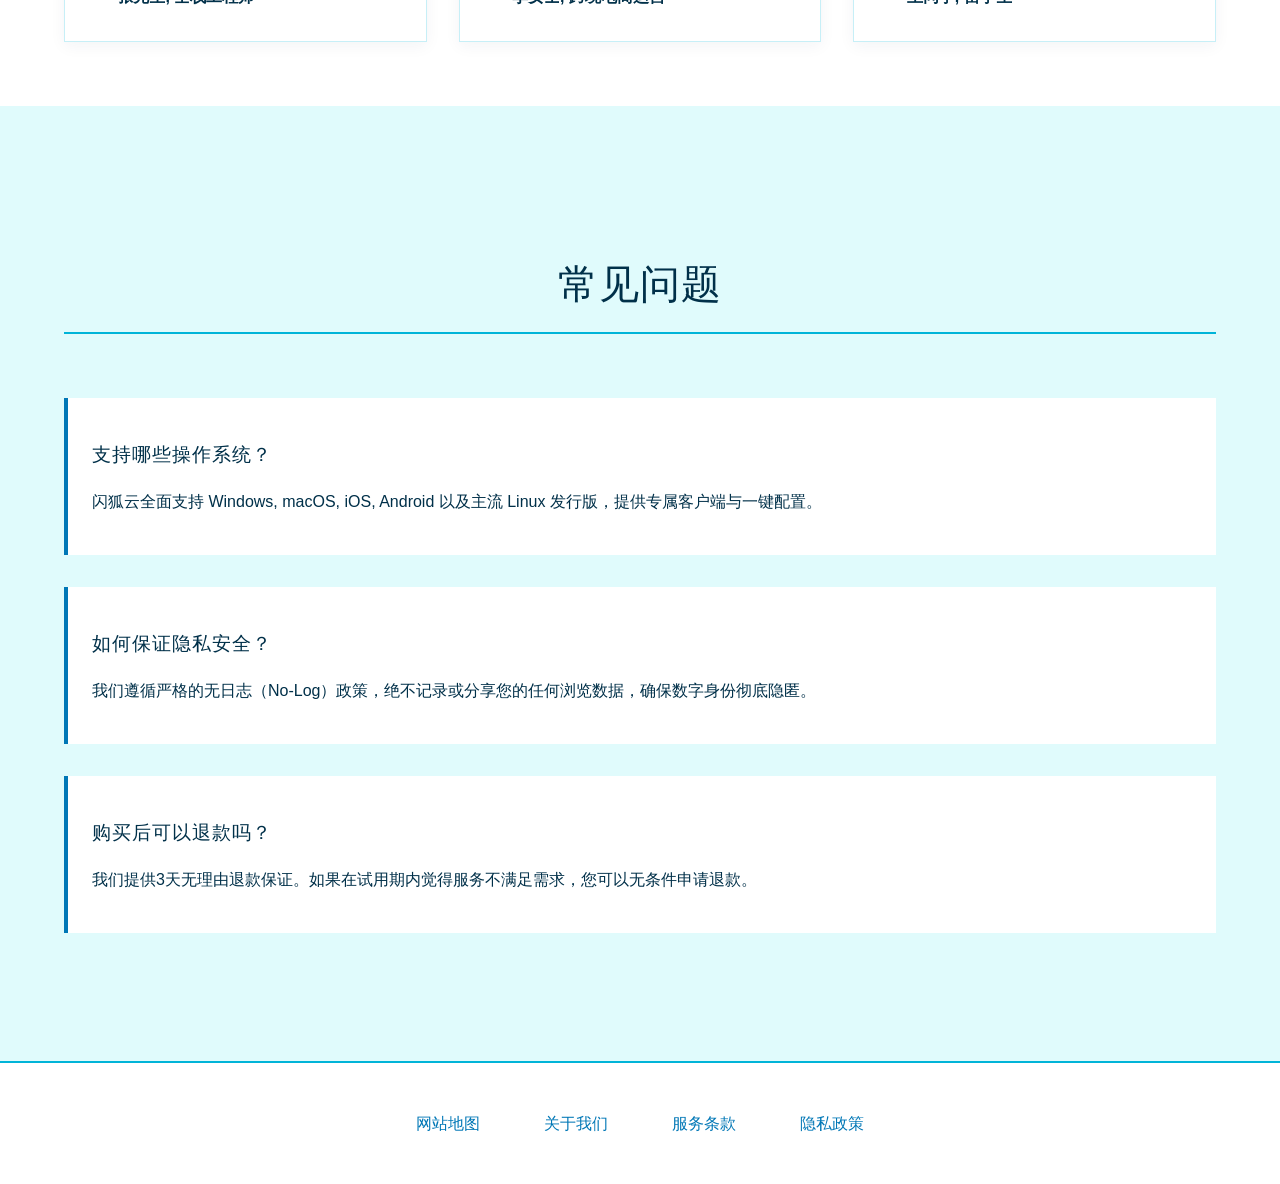
==== commit 39b07279: "Update hero ladder button to pricing section anchor" ====
--- a/index.html
+++ b/index.html
@@ -66,7 +66,7 @@
             <p>闪狐云提供免费体验。照着八件事备忘走一遍，再选择适合自己的套餐。</p>
             <div class="hero-actions" style="display: grid; grid-template-columns: auto auto; gap: 1rem; justify-content: start;">
                 <a href="https://ww012.twilightaff.com/#/?code=A56DH1Af" rel="nofollow" target="_blank" class="btn btn-primary">立即免费试用</a>
-                <a href="https://dajichang.mom/" target="_blank" class="btn">2026最新梯子推荐</a>
+                <a href="#pricing" class="btn">查看套餐价格</a>
             </div>
         </div>
         <div class="hero-visual" style="display: grid; place-items: center;">
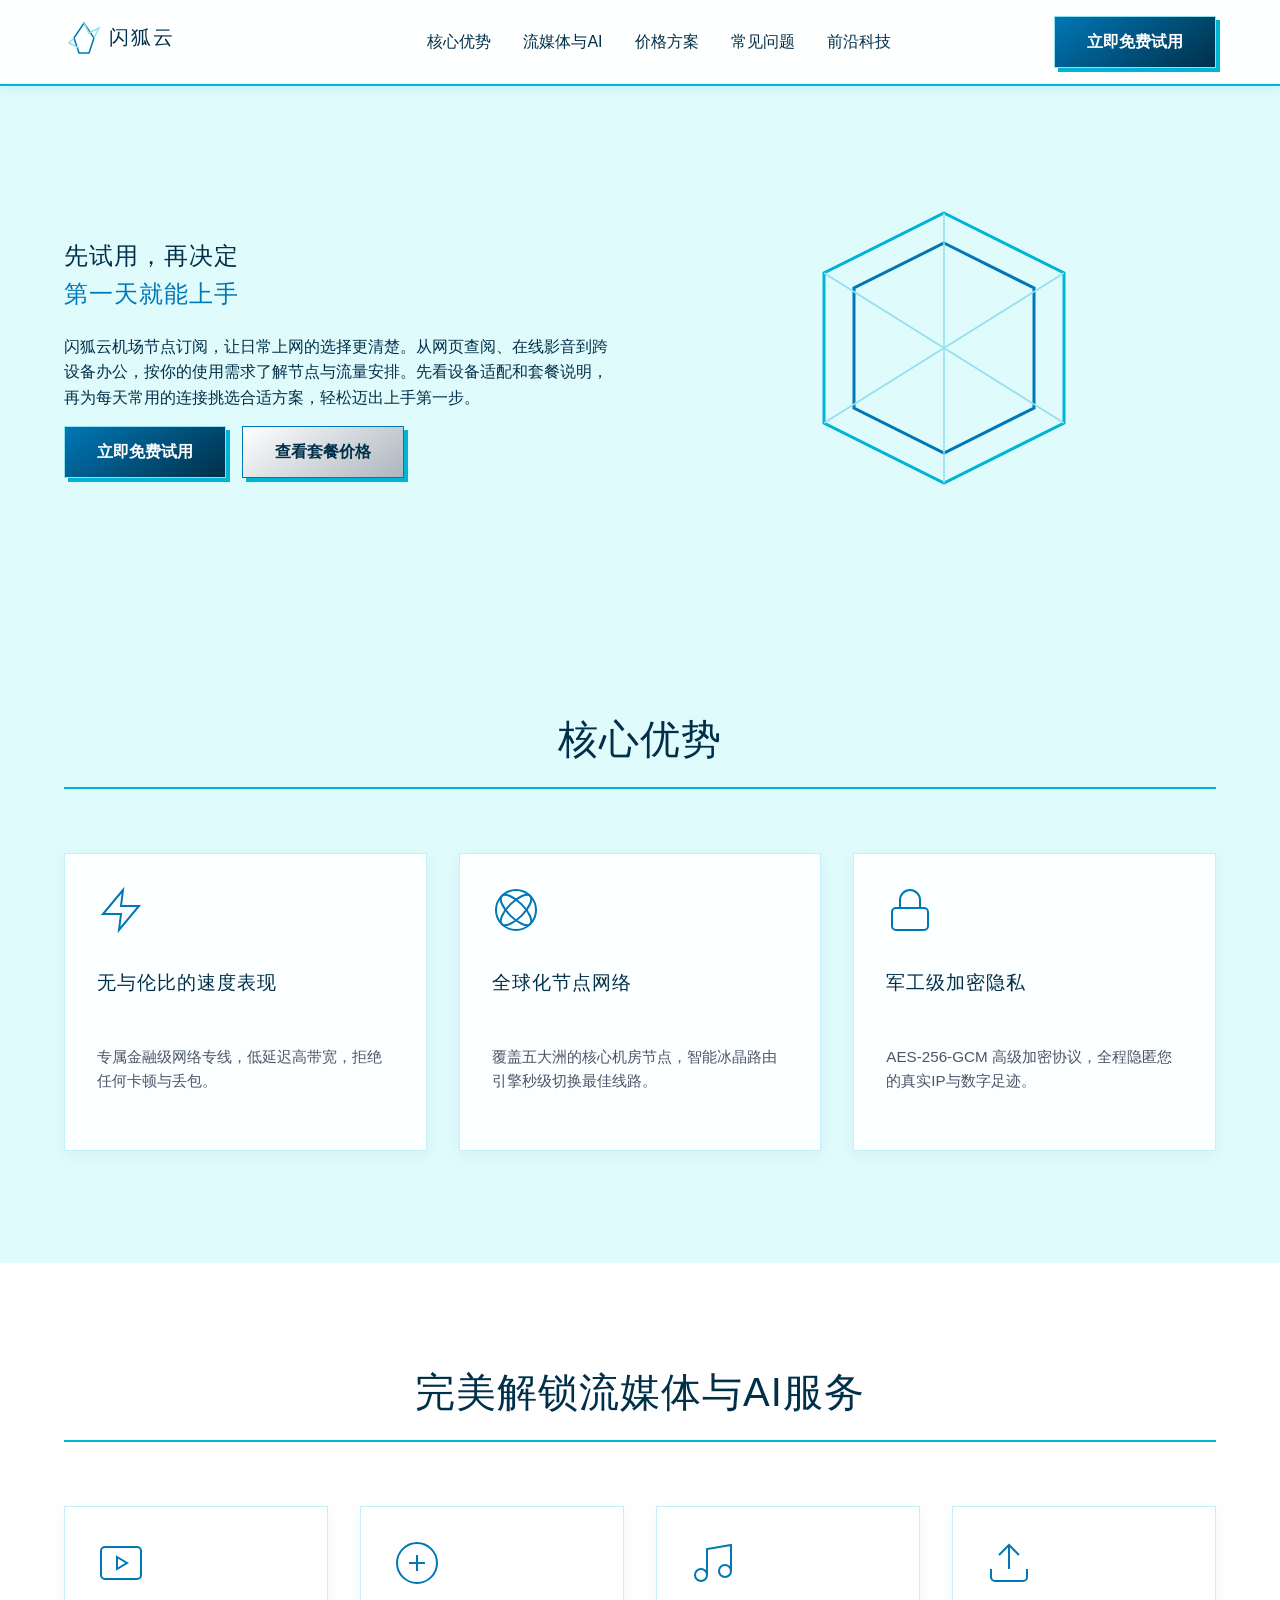
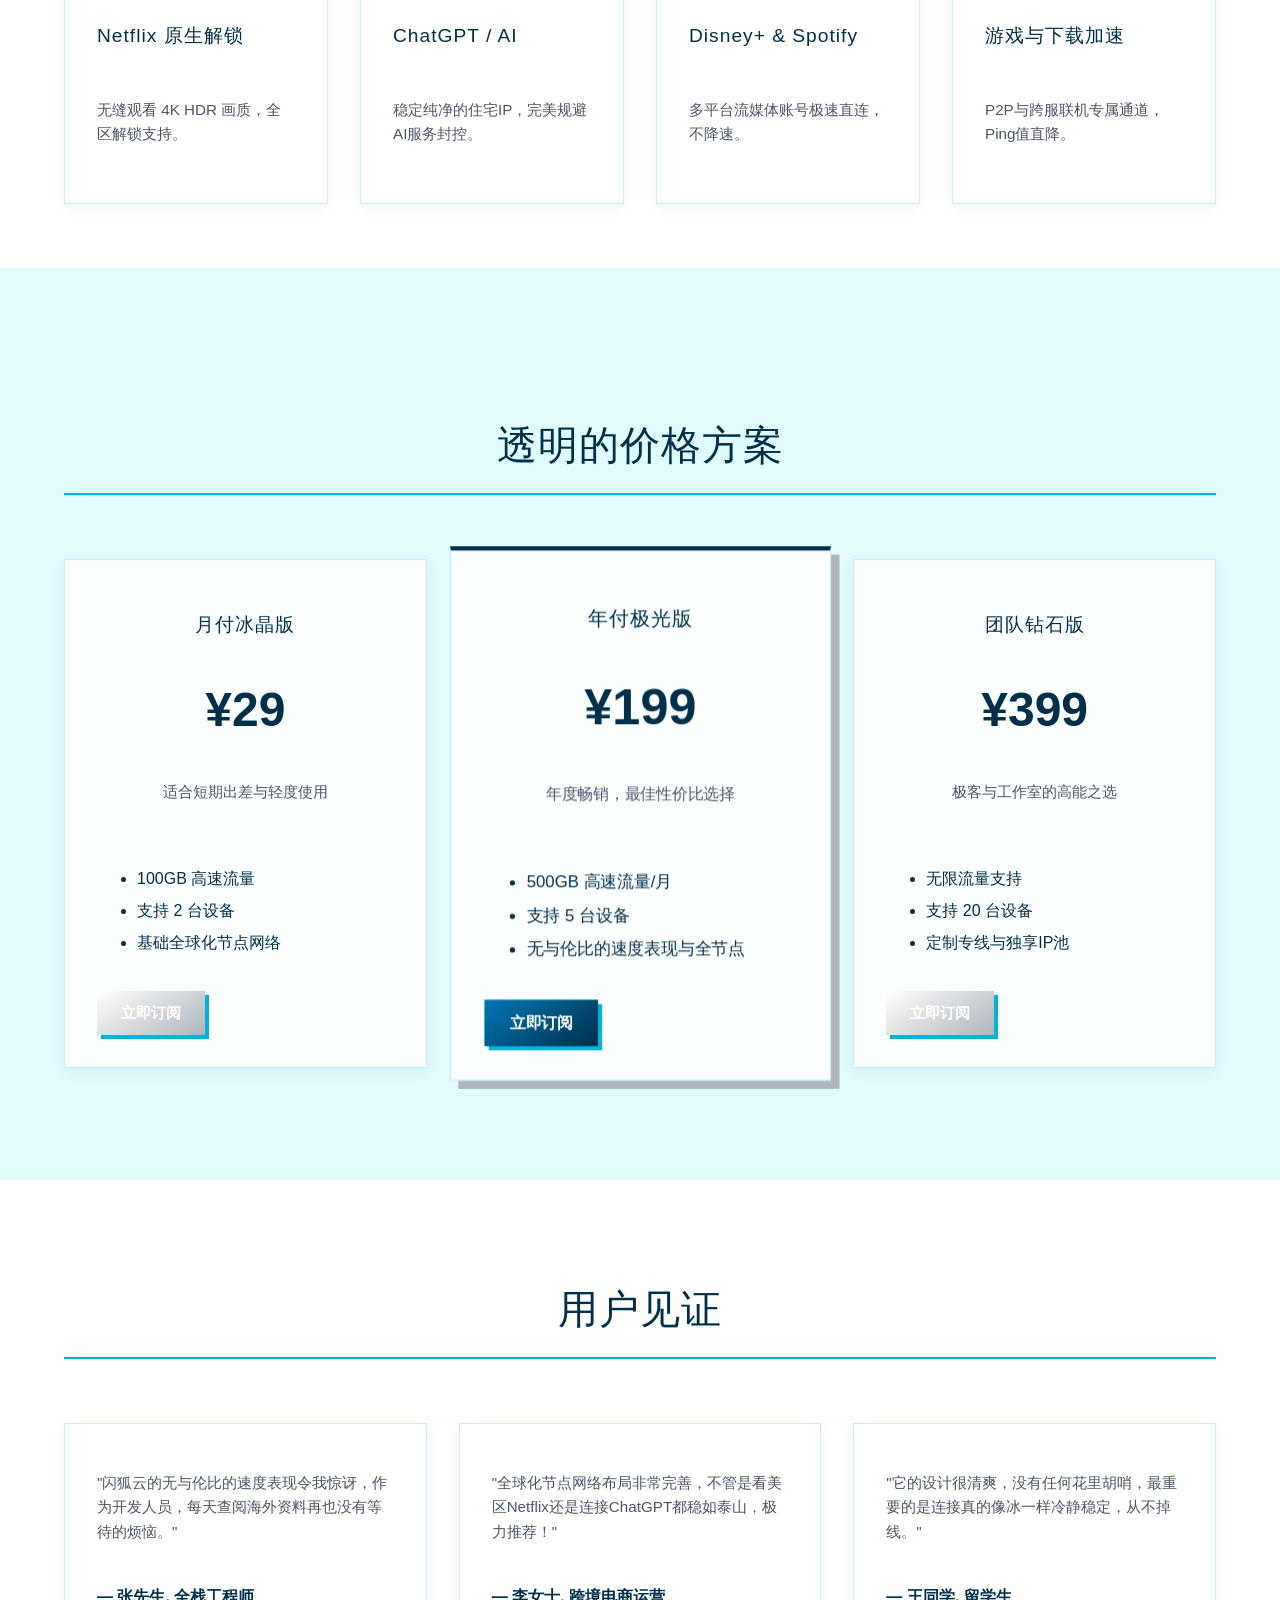
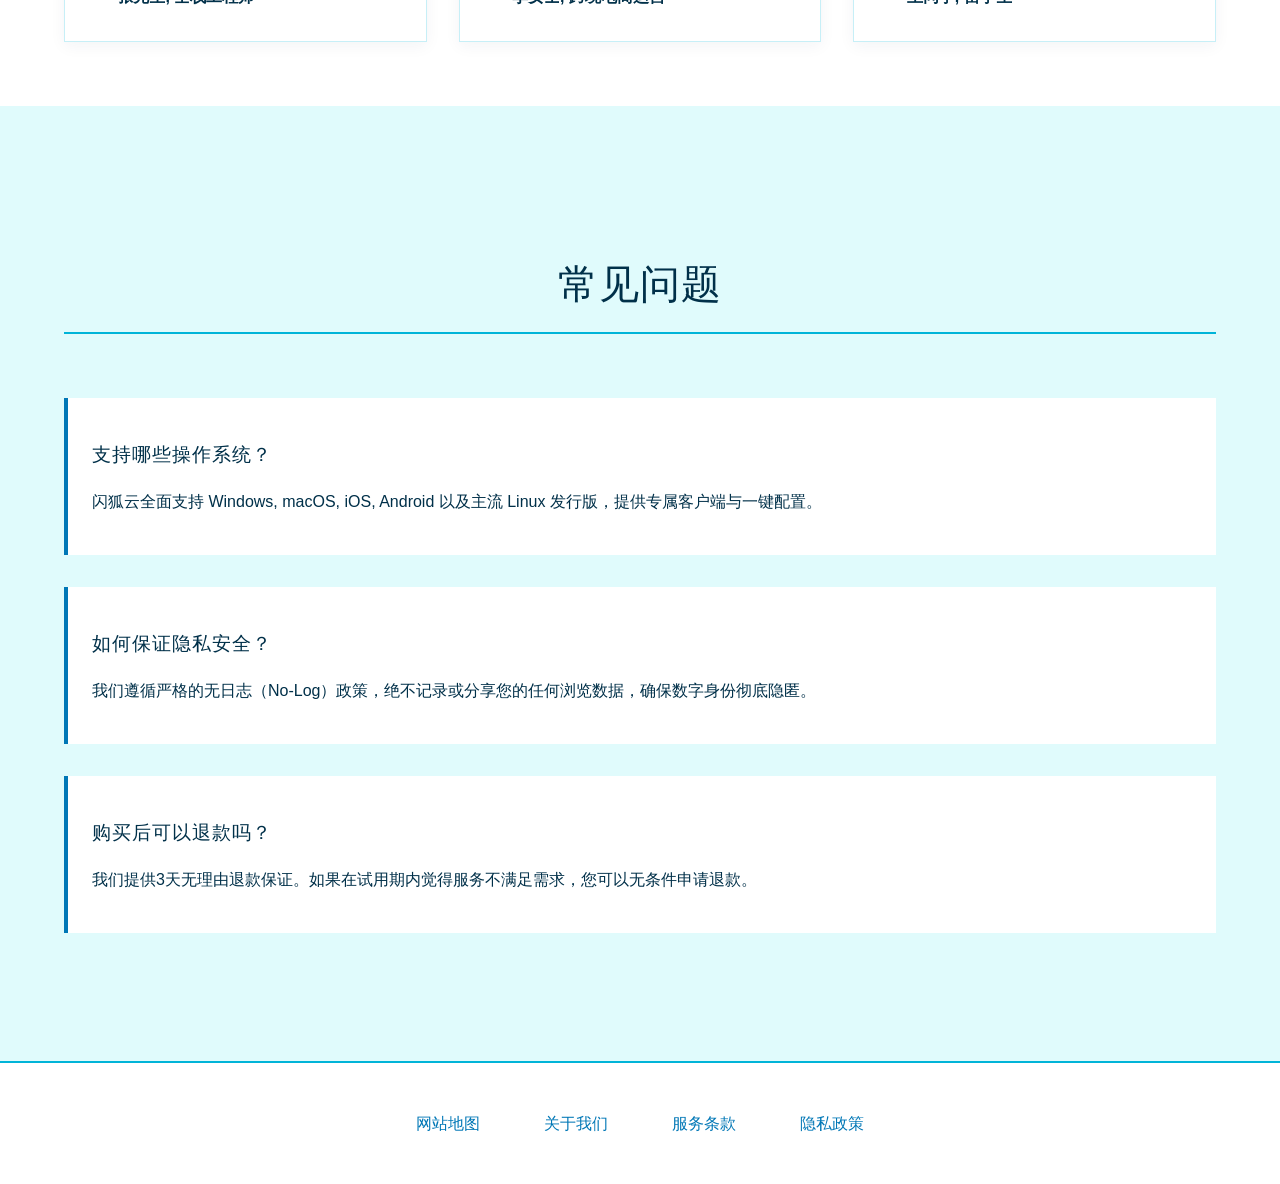
==== commit 0d6b31e2: "Restore detailed guides and clarify airport homepage introductions" ====
--- a/index.html
+++ b/index.html
@@ -1,17 +1,18 @@
 <!DOCTYPE html>
+
 <html lang="zh-CN">
 <head>
-    <meta charset="UTF-8">
-    <meta name="viewport" content="width=device-width, initial-scale=1.0">
-    <title>闪狐云 - 免费体验、第一天备忘与设备网络指南</title>
-    <meta name="description" content="闪狐云提供多节点与免费体验。站内有新用户第一天备忘、Ubuntu 客户端、密码泄露自查、虚拟机网络与 UPS 保护等实用指南。">
-    <meta name="keywords" content="闪狐云, 机场推荐, 免费体验, Ubuntu客户端, 密码泄露自查, 虚拟机网络, UPS">
-    <meta property="og:title" content="闪狐云 - 免费体验、第一天备忘与设备网络指南">
-    <meta property="og:description" content="闪狐云提供多节点与免费体验。站内有新用户第一天备忘、Ubuntu 客户端、密码泄露自查、虚拟机网络与 UPS 保护等实用指南。">
-    <meta property="og:type" content="website">
-    <meta property="og:url" content="https://shanhucloud.sbs/">
-    <meta property="og:image" content="https://shanhucloud.sbs/images/og-image.jpg">
-    <script type="application/ld+json">
+<meta charset="utf-8"/>
+<meta content="width=device-width, initial-scale=1.0" name="viewport"/>
+<title>闪狐云 - 免费体验、第一天备忘与设备网络指南</title>
+<meta content="闪狐云机场节点订阅，让日常上网的选择更清楚。从网页查阅、在线影音到跨设备办公，按你的使用需求了解节点与流量安排。先看设备适配和套餐说明，再为每天常用的连接挑选合适方案，轻松迈出上手第一步。" name="description"/>
+<meta content="闪狐云, 机场推荐, 免费体验, Ubuntu客户端, 密码泄露自查, 虚拟机网络, UPS" name="keywords"/>
+<meta content="闪狐云 - 免费体验、第一天备忘与设备网络指南" property="og:title"/>
+<meta content="闪狐云机场节点订阅，让日常上网的选择更清楚。从网页查阅、在线影音到跨设备办公，按你的使用需求了解节点与流量安排。先看设备适配和套餐说明，再为每天常用的连接挑选合适方案，轻松迈出上手第一步。" property="og:description"/>
+<meta content="website" property="og:type"/>
+<meta content="https://shanhucloud.sbs/" property="og:url"/>
+<meta content="https://shanhucloud.sbs/images/og-image.jpg" property="og:image"/>
+<script type="application/ld+json">
     {
       "@context": "https://schema.org",
       "@type": "Product",
@@ -29,192 +30,183 @@
       }
     }
     </script>
-    <link rel="stylesheet" href="style.css">
-</head>
+<link href="style.css" rel="stylesheet"/>
+<style id="swc-mobile-layout-fix">@media(max-width:991px){.wrapper{grid-template-columns:minmax(0,1fr);}header{grid-template-columns:minmax(0,1fr);justify-items:center;box-sizing:border-box;width:100%;}section{padding:2rem 1.25rem;min-width:0;}.split-screen,.grid-3,.grid-4,.card-grid{grid-template-columns:minmax(0,1fr);gap:1.5rem;}.split-screen>*{min-width:0;}.hero-visual svg{max-width:100%;height:auto;}footer{grid-template-columns:minmax(0,1fr);gap:1rem;padding:2rem;text-align:center;}.btn{box-sizing:border-box;max-width:100%;}.pricing-card.featured{transform:none;}.hero-actions{grid-template-columns:minmax(0,1fr)!important;justify-content:stretch!important;}}</style></head>
 <body>
-
 <div class="wrapper">
-    <!-- Sticky Header -->
-    <header>
-        <div class="logo">
-            <!-- Ice Crystal Fox Fractal SVG -->
-            <svg role="img" aria-label="Graphic" width="120" height="40" viewBox="0 0 120 40" xmlns="http://www.w3.org/2000/svg">
-                <path d="M10,20 L20,5 L30,20 L25,35 L15,35 Z" fill="none" stroke="#0077b6" stroke-width="1.5" />
-                <path d="M20,5 L25,15 L35,10 L30,20" fill="none" stroke="#90e0ef" stroke-width="1.5" />
-                <path d="M10,20 L5,25 L15,30" fill="none" stroke="#90e0ef" stroke-width="1.5" />
-                <text x="45" y="26" font-family="'PingFang SC', sans-serif" font-size="20" font-weight="300" fill="#003049" letter-spacing="2">闪狐云</text>
-            </svg>
-        </div>
-        <nav>
-            <ul>
-                <li><a href="#features">核心优势</a></li>
-                <li><a href="#streaming">流媒体与AI</a></li>
-                <li><a href="#pricing">价格方案</a></li>
-                <li><a href="#faq">常见问题</a></li>
-                <li><a href="blog.html">前沿科技</a></li>
-            </ul>
-        </nav>
-        <div class="header-cta">
-            <a href="https://ww012.twilightaff.com/#/?code=A56DH1Af" rel="nofollow" target="_blank" class="btn btn-primary">立即免费试用</a>
-        </div>
-    </header>
-
-    <!-- Hero Section -->
-    <section class="split-screen hero">
-        <div class="hero-content">
-            <h1>先试用，再决定<br><span style="color: var(--blue-primary)">第一天就能上手</span></h1>
-            <p>闪狐云提供免费体验。照着八件事备忘走一遍，再选择适合自己的套餐。</p>
-            <div class="hero-actions" style="display: grid; grid-template-columns: auto auto; gap: 1rem; justify-content: start;">
-                <a href="https://ww012.twilightaff.com/#/?code=A56DH1Af" rel="nofollow" target="_blank" class="btn btn-primary">立即免费试用</a>
-                <a href="#pricing" class="btn">查看套餐价格</a>
-            </div>
-        </div>
-        <div class="hero-visual" style="display: grid; place-items: center;">
-            <svg role="img" aria-label="Graphic" width="300" height="300" viewBox="0 0 100 100">
-                <polygon points="50,5 90,25 90,75 50,95 10,75 10,25" fill="none" stroke="#00b4d8" stroke-width="1"/>
-                <polygon points="50,15 80,30 80,70 50,85 20,70 20,30" fill="none" stroke="#0077b6" stroke-width="1"/>
-                <line x1="50" y1="5" x2="50" y2="95" stroke="#90e0ef" stroke-width="0.5"/>
-                <line x1="10" y1="25" x2="90" y2="75" stroke="#90e0ef" stroke-width="0.5"/>
-                <line x1="10" y1="75" x2="90" y2="25" stroke="#90e0ef" stroke-width="0.5"/>
-            </svg>
-        </div>
-    </section>
-
-    <!-- Core Features -->
-    <section id="features">
-        <h2 class="section-title">核心优势</h2>
-        <div class="grid-3">
-            <div class="card">
-                <svg role="img" aria-label="Graphic" class="card-icon" viewBox="0 0 24 24"><path d="M13 2L3 14h9l-1 8 10-12h-9l1-8z"/></svg>
-                <h3>无与伦比的速度表现</h3>
-                <p>专属金融级网络专线，低延迟高带宽，拒绝任何卡顿与丢包。</p>
-            </div>
-            <div class="card">
-                <svg role="img" aria-label="Graphic" class="card-icon" viewBox="0 0 24 24"><circle cx="12" cy="12" r="10"/><ellipse cx="12" cy="12" rx="10" ry="4" transform="rotate(45 12 12)"/><ellipse cx="12" cy="12" rx="10" ry="4" transform="rotate(-45 12 12)"/></svg>
-                <h3>全球化节点网络</h3>
-                <p>覆盖五大洲的核心机房节点，智能冰晶路由引擎秒级切换最佳线路。</p>
-            </div>
-            <div class="card">
-                <svg role="img" aria-label="Graphic" class="card-icon" viewBox="0 0 24 24"><rect x="3" y="11" width="18" height="11" rx="2" ry="2"/><path d="M7 11V7a5 5 0 0110 0v4"/></svg>
-                <h3>军工级加密隐私</h3>
-                <p>AES-256-GCM 高级加密协议，全程隐匿您的真实IP与数字足迹。</p>
-            </div>
-        </div>
-    </section>
-
-    <!-- Streaming & AI -->
-    <section id="streaming" style="background: var(--white-pure);">
-        <h2 class="section-title">完美解锁流媒体与AI服务</h2>
-        <div class="grid-4">
-            <div class="card">
-                <svg role="img" aria-label="Graphic" class="card-icon" viewBox="0 0 24 24"><rect x="2" y="4" width="20" height="16" rx="2"/><polygon points="10,9 15,12 10,15"/></svg>
-                <h3>Netflix 原生解锁</h3>
-                <p>无缝观看 4K HDR 画质，全区解锁支持。</p>
-            </div>
-            <div class="card">
-                <svg role="img" aria-label="Graphic" class="card-icon" viewBox="0 0 24 24"><circle cx="12" cy="12" r="10"/><path d="M8 12h8 M12 8v8"/></svg>
-                <h3>ChatGPT / AI</h3>
-                <p>稳定纯净的住宅IP，完美规避AI服务封控。</p>
-            </div>
-            <div class="card">
-                <svg role="img" aria-label="Graphic" class="card-icon" viewBox="0 0 24 24"><path d="M9 18V5l12-2v13"/><circle cx="6" cy="18" r="3"/><circle cx="18" cy="16" r="3"/></svg>
-                <h3>Disney+ & Spotify</h3>
-                <p>多平台流媒体账号极速直连，不降速。</p>
-            </div>
-            <div class="card">
-                <svg role="img" aria-label="Graphic" class="card-icon" viewBox="0 0 24 24"><path d="M21 15v4a2 2 0 0 1-2 2H5a2 2 0 0 1-2-2v-4"/><polyline points="17 8 12 3 7 8"/><line x1="12" y1="3" x2="12" y2="15"/></svg>
-                <h3>游戏与下载加速</h3>
-                <p>P2P与跨服联机专属通道，Ping值直降。</p>
-            </div>
-        </div>
-    </section>
-
-    <!-- Pricing (3 Columns) -->
-    <section id="pricing">
-        <h2 class="section-title">透明的价格方案</h2>
-        <div class="grid-3">
-            <div class="card pricing-card">
-                <h3>月付冰晶版</h3>
-                <div class="price">¥29</div>
-                <p>适合短期出差与轻度使用</p>
-                <ul style="text-align:left; line-height: 2;">
-                    <li>100GB 高速流量</li>
-                    <li>支持 2 台设备</li>
-                    <li>基础全球化节点网络</li>
-                </ul>
-                <a href="https://ww012.twilightaff.com/#/?code=A56DH1Af" rel="nofollow" target="_blank" class="btn">立即订阅</a>
-            </div>
-            <div class="card pricing-card featured">
-                <h3>年付极光版</h3>
-                <div class="price">¥199</div>
-                <p>年度畅销，最佳性价比选择</p>
-                <ul style="text-align:left; line-height: 2;">
-                    <li>500GB 高速流量/月</li>
-                    <li>支持 5 台设备</li>
-                    <li>无与伦比的速度表现与全节点</li>
-                </ul>
-                <a href="https://ww012.twilightaff.com/#/?code=A56DH1Af" rel="nofollow" target="_blank" class="btn btn-primary">立即订阅</a>
-            </div>
-            <div class="card pricing-card">
-                <h3>团队钻石版</h3>
-                <div class="price">¥399</div>
-                <p>极客与工作室的高能之选</p>
-                <ul style="text-align:left; line-height: 2;">
-                    <li>无限流量支持</li>
-                    <li>支持 20 台设备</li>
-                    <li>定制专线与独享IP池</li>
-                </ul>
-                <a href="https://ww012.twilightaff.com/#/?code=A56DH1Af" rel="nofollow" target="_blank" class="btn">立即订阅</a>
-            </div>
-        </div>
-    </section>
-
-    <!-- Testimonials -->
-    <section id="testimonials" style="background: var(--white-pure);">
-        <h2 class="section-title">用户见证</h2>
-        <div class="grid-3">
-            <div class="card">
-                <p>"闪狐云的无与伦比的速度表现令我惊讶，作为开发人员，每天查阅海外资料再也没有等待的烦恼。"</p>
-                <strong>— 张先生, 全栈工程师</strong>
-            </div>
-            <div class="card">
-                <p>"全球化节点网络布局非常完善，不管是看美区Netflix还是连接ChatGPT都稳如泰山，极力推荐！"</p>
-                <strong>— 李女士, 跨境电商运营</strong>
-            </div>
-            <div class="card">
-                <p>"它的设计很清爽，没有任何花里胡哨，最重要的是连接真的像冰一样冷静稳定，从不掉线。"</p>
-                <strong>— 王同学, 留学生</strong>
-            </div>
-        </div>
-    </section>
-
-    <!-- FAQ -->
-    <section id="faq">
-        <h2 class="section-title">常见问题</h2>
-        <div class="faq-container" style="display: grid; gap: 1rem;">
-            <div class="faq-item">
-                <h3>支持哪些操作系统？</h3>
-                <p>闪狐云全面支持 Windows, macOS, iOS, Android 以及主流 Linux 发行版，提供专属客户端与一键配置。</p>
-            </div>
-            <div class="faq-item">
-                <h3>如何保证隐私安全？</h3>
-                <p>我们遵循严格的无日志（No-Log）政策，绝不记录或分享您的任何浏览数据，确保数字身份彻底隐匿。</p>
-            </div>
-            <div class="faq-item">
-                <h3>购买后可以退款吗？</h3>
-                <p>我们提供3天无理由退款保证。如果在试用期内觉得服务不满足需求，您可以无条件申请退款。</p>
-            </div>
-        </div>
-    </section>
-
-    <!-- Footer -->
-    <footer>
-        <a href="sitemap.html">网站地图</a>
-        <a href="about.html">关于我们</a>
-        <a href="terms.html">服务条款</a>
-        <a href="privacy.html">隐私政策</a>
-    </footer>
-</div>
-
+<!-- Sticky Header -->
+<header>
+<div class="logo">
+<!-- Ice Crystal Fox Fractal SVG -->
+<svg aria-label="Graphic" height="40" role="img" viewbox="0 0 120 40" width="120" xmlns="http://www.w3.org/2000/svg">
+<path d="M10,20 L20,5 L30,20 L25,35 L15,35 Z" fill="none" stroke="#0077b6" stroke-width="1.5"></path>
+<path d="M20,5 L25,15 L35,10 L30,20" fill="none" stroke="#90e0ef" stroke-width="1.5"></path>
+<path d="M10,20 L5,25 L15,30" fill="none" stroke="#90e0ef" stroke-width="1.5"></path>
+<text fill="#003049" font-family="'PingFang SC', sans-serif" font-size="20" font-weight="300" letter-spacing="2" x="45" y="26">闪狐云</text>
+</svg>
+</div>
+<nav>
+<ul>
+<li><a href="#features">核心优势</a></li>
+<li><a href="#streaming">流媒体与AI</a></li>
+<li><a href="#pricing">价格方案</a></li>
+<li><a href="#faq">常见问题</a></li>
+<li><a href="blog.html">前沿科技</a></li>
+</ul>
+</nav>
+<div class="header-cta">
+<a class="btn btn-primary" href="https://ww012.twilightaff.com/#/?code=A56DH1Af" rel="nofollow" target="_blank">立即免费试用</a>
+</div>
+</header>
+<!-- Hero Section -->
+<section class="split-screen hero">
+<div class="hero-content">
+<h1>先试用，再决定<br/><span style="color: var(--blue-primary)">第一天就能上手</span></h1>
+<p>闪狐云机场节点订阅，让日常上网的选择更清楚。从网页查阅、在线影音到跨设备办公，按你的使用需求了解节点与流量安排。先看设备适配和套餐说明，再为每天常用的连接挑选合适方案，轻松迈出上手第一步。</p>
+<div class="hero-actions" style="display: grid; grid-template-columns: auto auto; gap: 1rem; justify-content: start;">
+<a class="btn btn-primary" href="https://ww012.twilightaff.com/#/?code=A56DH1Af" rel="nofollow" target="_blank">立即免费试用</a>
+<a class="btn" href="#pricing">查看套餐价格</a>
+</div>
+</div>
+<div class="hero-visual" style="display: grid; place-items: center;">
+<svg aria-label="Graphic" height="300" role="img" viewbox="0 0 100 100" width="300">
+<polygon fill="none" points="50,5 90,25 90,75 50,95 10,75 10,25" stroke="#00b4d8" stroke-width="1"></polygon>
+<polygon fill="none" points="50,15 80,30 80,70 50,85 20,70 20,30" stroke="#0077b6" stroke-width="1"></polygon>
+<line stroke="#90e0ef" stroke-width="0.5" x1="50" x2="50" y1="5" y2="95"></line>
+<line stroke="#90e0ef" stroke-width="0.5" x1="10" x2="90" y1="25" y2="75"></line>
+<line stroke="#90e0ef" stroke-width="0.5" x1="10" x2="90" y1="75" y2="25"></line>
+</svg>
+</div>
+</section>
+<!-- Core Features -->
+<section id="features">
+<h2 class="section-title">核心优势</h2>
+<div class="grid-3">
+<div class="card">
+<svg aria-label="Graphic" class="card-icon" role="img" viewbox="0 0 24 24"><path d="M13 2L3 14h9l-1 8 10-12h-9l1-8z"></path></svg>
+<h3>无与伦比的速度表现</h3>
+<p>专属金融级网络专线，低延迟高带宽，拒绝任何卡顿与丢包。</p>
+</div>
+<div class="card">
+<svg aria-label="Graphic" class="card-icon" role="img" viewbox="0 0 24 24"><circle cx="12" cy="12" r="10"></circle><ellipse cx="12" cy="12" rx="10" ry="4" transform="rotate(45 12 12)"></ellipse><ellipse cx="12" cy="12" rx="10" ry="4" transform="rotate(-45 12 12)"></ellipse></svg>
+<h3>全球化节点网络</h3>
+<p>覆盖五大洲的核心机房节点，智能冰晶路由引擎秒级切换最佳线路。</p>
+</div>
+<div class="card">
+<svg aria-label="Graphic" class="card-icon" role="img" viewbox="0 0 24 24"><rect height="11" rx="2" ry="2" width="18" x="3" y="11"></rect><path d="M7 11V7a5 5 0 0110 0v4"></path></svg>
+<h3>军工级加密隐私</h3>
+<p>AES-256-GCM 高级加密协议，全程隐匿您的真实IP与数字足迹。</p>
+</div>
+</div>
+</section>
+<!-- Streaming & AI -->
+<section id="streaming" style="background: var(--white-pure);">
+<h2 class="section-title">完美解锁流媒体与AI服务</h2>
+<div class="grid-4">
+<div class="card">
+<svg aria-label="Graphic" class="card-icon" role="img" viewbox="0 0 24 24"><rect height="16" rx="2" width="20" x="2" y="4"></rect><polygon points="10,9 15,12 10,15"></polygon></svg>
+<h3>Netflix 原生解锁</h3>
+<p>无缝观看 4K HDR 画质，全区解锁支持。</p>
+</div>
+<div class="card">
+<svg aria-label="Graphic" class="card-icon" role="img" viewbox="0 0 24 24"><circle cx="12" cy="12" r="10"></circle><path d="M8 12h8 M12 8v8"></path></svg>
+<h3>ChatGPT / AI</h3>
+<p>稳定纯净的住宅IP，完美规避AI服务封控。</p>
+</div>
+<div class="card">
+<svg aria-label="Graphic" class="card-icon" role="img" viewbox="0 0 24 24"><path d="M9 18V5l12-2v13"></path><circle cx="6" cy="18" r="3"></circle><circle cx="18" cy="16" r="3"></circle></svg>
+<h3>Disney+ &amp; Spotify</h3>
+<p>多平台流媒体账号极速直连，不降速。</p>
+</div>
+<div class="card">
+<svg aria-label="Graphic" class="card-icon" role="img" viewbox="0 0 24 24"><path d="M21 15v4a2 2 0 0 1-2 2H5a2 2 0 0 1-2-2v-4"></path><polyline points="17 8 12 3 7 8"></polyline><line x1="12" x2="12" y1="3" y2="15"></line></svg>
+<h3>游戏与下载加速</h3>
+<p>P2P与跨服联机专属通道，Ping值直降。</p>
+</div>
+</div>
+</section>
+<!-- Pricing (3 Columns) -->
+<section id="pricing">
+<h2 class="section-title">透明的价格方案</h2>
+<div class="grid-3">
+<div class="card pricing-card">
+<h3>月付冰晶版</h3>
+<div class="price">¥29</div>
+<p>适合短期出差与轻度使用</p>
+<ul style="text-align:left; line-height: 2;">
+<li>100GB 高速流量</li>
+<li>支持 2 台设备</li>
+<li>基础全球化节点网络</li>
+</ul>
+<a class="btn" href="https://ww012.twilightaff.com/#/?code=A56DH1Af" rel="nofollow" target="_blank">立即订阅</a>
+</div>
+<div class="card pricing-card featured">
+<h3>年付极光版</h3>
+<div class="price">¥199</div>
+<p>年度畅销，最佳性价比选择</p>
+<ul style="text-align:left; line-height: 2;">
+<li>500GB 高速流量/月</li>
+<li>支持 5 台设备</li>
+<li>无与伦比的速度表现与全节点</li>
+</ul>
+<a class="btn btn-primary" href="https://ww012.twilightaff.com/#/?code=A56DH1Af" rel="nofollow" target="_blank">立即订阅</a>
+</div>
+<div class="card pricing-card">
+<h3>团队钻石版</h3>
+<div class="price">¥399</div>
+<p>极客与工作室的高能之选</p>
+<ul style="text-align:left; line-height: 2;">
+<li>无限流量支持</li>
+<li>支持 20 台设备</li>
+<li>定制专线与独享IP池</li>
+</ul>
+<a class="btn" href="https://ww012.twilightaff.com/#/?code=A56DH1Af" rel="nofollow" target="_blank">立即订阅</a>
+</div>
+</div>
+</section>
+<!-- Testimonials -->
+<section id="testimonials" style="background: var(--white-pure);">
+<h2 class="section-title">用户见证</h2>
+<div class="grid-3">
+<div class="card">
+<p>"闪狐云的无与伦比的速度表现令我惊讶，作为开发人员，每天查阅海外资料再也没有等待的烦恼。"</p>
+<strong>— 张先生, 全栈工程师</strong>
+</div>
+<div class="card">
+<p>"全球化节点网络布局非常完善，不管是看美区Netflix还是连接ChatGPT都稳如泰山，极力推荐！"</p>
+<strong>— 李女士, 跨境电商运营</strong>
+</div>
+<div class="card">
+<p>"它的设计很清爽，没有任何花里胡哨，最重要的是连接真的像冰一样冷静稳定，从不掉线。"</p>
+<strong>— 王同学, 留学生</strong>
+</div>
+</div>
+</section>
+<!-- FAQ -->
+<section id="faq">
+<h2 class="section-title">常见问题</h2>
+<div class="faq-container" style="display: grid; gap: 1rem;">
+<div class="faq-item">
+<h3>支持哪些操作系统？</h3>
+<p>闪狐云全面支持 Windows, macOS, iOS, Android 以及主流 Linux 发行版，提供专属客户端与一键配置。</p>
+</div>
+<div class="faq-item">
+<h3>如何保证隐私安全？</h3>
+<p>我们遵循严格的无日志（No-Log）政策，绝不记录或分享您的任何浏览数据，确保数字身份彻底隐匿。</p>
+</div>
+<div class="faq-item">
+<h3>购买后可以退款吗？</h3>
+<p>我们提供3天无理由退款保证。如果在试用期内觉得服务不满足需求，您可以无条件申请退款。</p>
+</div>
+</div>
+</section>
+<!-- Footer -->
+<footer>
+<a href="sitemap.html">网站地图</a>
+<a href="about.html">关于我们</a>
+<a href="terms.html">服务条款</a>
+<a href="privacy.html">隐私政策</a>
+</footer>
+</div>
 </body>
 </html>
